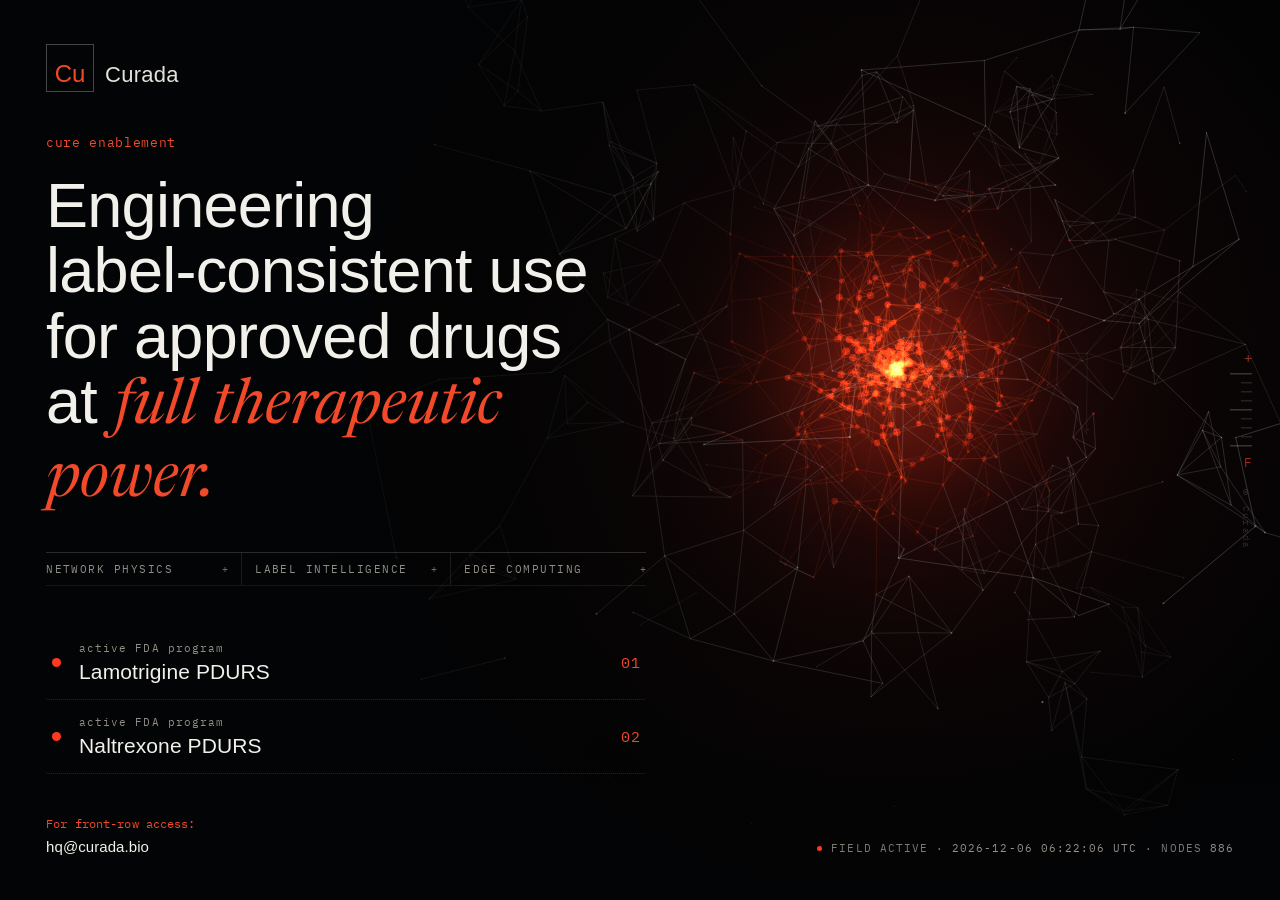
==== site/index.html @ 180409ae "Restore mobile field as interactive object" ====
<!DOCTYPE html>
<html lang="en">
<head>
  <meta charset="utf-8">
  <meta name="viewport" content="width=device-width, initial-scale=1">
  <title>Curada — Engineering label-consistent use for approved drugs at full therapeutic power</title>
  <meta name="description" content="Curada is engineering label-consistent use for approved drugs at full therapeutic power.">
  <link rel="canonical" href="https://curada.bio/">

  <meta property="og:type" content="website">
  <meta property="og:url" content="https://curada.bio/">
  <meta property="og:site_name" content="Curada">
  <meta property="og:title" content="Curada">
  <meta property="og:description" content="Engineering label-consistent use for approved drugs at full therapeutic power.">
  <meta property="og:image" content="https://curada.bio/assets/og-image.png">
  <meta property="og:image:width" content="1200">
  <meta property="og:image:height" content="630">
  <meta property="og:image:alt" content="Curada — engineering label-consistent use for approved drugs at full therapeutic power.">

  <meta name="twitter:card" content="summary_large_image">
  <meta name="twitter:title" content="Curada">
  <meta name="twitter:description" content="Engineering label-consistent use for approved drugs at full therapeutic power.">
  <meta name="twitter:image" content="https://curada.bio/assets/og-image.png">
  <meta name="theme-color" content="#030405">

  <link rel="icon" href="data:image/svg+xml,%3Csvg xmlns='http://www.w3.org/2000/svg' viewBox='0 0 100 100'%3E%3Crect width='100' height='100' fill='%23030405'/%3E%3Ctext x='14' y='70' font-family='Helvetica Neue,sans-serif' font-size='62' font-weight='700' fill='%23F2492A'%3ECu%3C/text%3E%3C/svg%3E">

  <link rel="preconnect" href="https://fonts.googleapis.com">
  <link rel="preconnect" href="https://fonts.gstatic.com" crossorigin>
  <link href="https://fonts.googleapis.com/css2?family=Newsreader:ital,opsz,wght@1,6..72,300;1,6..72,400&family=IBM+Plex+Mono:wght@400;500&display=swap" rel="stylesheet">

  <link rel="stylesheet" href="styles.css?v=field-object-20260629">
</head>
<body>
  <main class="stage">

    <div class="field-object" aria-hidden="true">
      <canvas id="net-canvas" class="net-canvas"></canvas>
    </div>

    <div class="veil veil-left" aria-hidden="true"></div>
    <div class="veil veil-bottom" aria-hidden="true"></div>
    <div class="veil veil-vignette" aria-hidden="true"></div>

    <div class="rail-ticks" aria-hidden="true">
      <span class="tick-plus">+</span>
      <span class="tick tick-lg"></span>
      <span class="tick"></span>
      <span class="tick"></span>
      <span class="tick"></span>
      <span class="tick tick-lg"></span>
      <span class="tick"></span>
      <span class="tick"></span>
      <span class="tick"></span>
      <span class="tick tick-lg"></span>
      <span class="tick-f">F</span>
      <span class="rail-mark">© Curada</span>
    </div>

    <div class="content">

      <header class="brand">
        <span class="cu-cell">
          <span class="brand-mark">Cu</span>
        </span>
        <span class="name-cell">
          <span class="brand-name">Curada</span>
        </span>
      </header>

      <div class="hero">
        <div class="hero-col">

          <div class="eyebrow">cure enablement</div>

          <h1 class="headline">Engineering <br>label-consistent use <br>for approved drugs <br>at <span class="headline-em">full therapeutic power.</span></h1>

          <div class="tech-rail">
            <div class="rail-row">
              <div class="rail-cell">
                <span class="rail-label">NETWORK PHYSICS</span>
                <span class="rail-plus">+</span>
              </div>
              <div class="rail-cell rail-cell-bordered">
                <span class="rail-label">LABEL INTELLIGENCE</span>
                <span class="rail-plus">+</span>
              </div>
              <div class="rail-cell rail-cell-bordered">
                <span class="rail-label">EDGE COMPUTING</span>
                <span class="rail-plus">+</span>
              </div>
            </div>
            <div class="rail-underline"></div>
          </div>

          <div class="programs">
            <div class="program-row">
              <span class="program-dot"></span>
              <div class="program-body">
                <div class="program-kicker">active FDA program</div>
                <div class="program-name">Lamotrigine PDURS</div>
              </div>
              <span class="program-index">01</span>
            </div>
            <div class="program-row">
              <span class="program-dot program-dot-delay"></span>
              <div class="program-body">
                <div class="program-kicker">active FDA program</div>
                <div class="program-name">Naltrexone PDURS</div>
              </div>
              <span class="program-index">02</span>
            </div>
          </div>

        </div>
      </div>

      <footer class="footer">
        <div class="footer-contact">
          <div class="footer-label">For front-row access:</div>
          <a class="email-link" href="mailto:hq@curada.bio">hq@curada.bio</a>
        </div>
        <div class="instrument" aria-hidden="true">
          <span class="instr-dot"></span>
          <span class="instr-text instr-text-desktop">FIELD ACTIVE · <span id="instr-time">——</span> · NODES <span id="instr-nodes">——</span></span>
          <span class="instr-text instr-text-mobile">FIELD ACTIVE · NODES <span id="instr-nodes-mobile">——</span></span>
        </div>
      </footer>

    </div>
  </main>

  <script src="script.js?v=field-object-20260629"></script>
</body>
</html>
---- site/styles.css ----
/* Curada — static site styles */

*, *::before, *::after { box-sizing: border-box; }

html, body {
  margin: 0;
  padding: 0;
  background: #030405;
  height: 100%;
}

body {
  color: #F2F0EA;
  font-family: "Helvetica Neue", -apple-system, BlinkMacSystemFont, "Segoe UI", Helvetica, sans-serif;
  -webkit-font-smoothing: antialiased;
  -moz-osx-font-smoothing: grayscale;
  overflow-x: hidden;
  overflow-y: auto;
}

@keyframes dotPulse {
  0%, 100% { box-shadow: 0 0 0 0 rgba(255,42,31,0.55), 0 0 11px 2px rgba(255,42,31,0.55); }
  50%      { box-shadow: 0 0 0 6px rgba(255,42,31,0), 0 0 18px 4px rgba(255,42,31,0.9); }
}

/* ---- stage / canvas ---- */
.stage {
  position: relative;
  width: 100%;
  min-height: 100vh;
  min-height: 100svh;
  overflow: hidden;
  background: #030405;
}

.field-object {
  position: absolute;
  inset: 0;
  z-index: 0;
  pointer-events: none;
}

.net-canvas {
  position: absolute;
  inset: 0;
  width: 100%;
  height: 100%;
  display: block;
}

.veil {
  position: absolute;
  inset: 0;
  z-index: 1;
  pointer-events: none;
}
.veil-left {
  background: linear-gradient(102deg, #030405 0%, rgba(3,4,5,0.86) 26%, rgba(3,4,5,0.42) 46%, rgba(3,4,5,0) 64%);
}
.veil-bottom {
  background: linear-gradient(to top, rgba(3,4,5,0.92) 0%, rgba(3,4,5,0) 20%);
}
.veil-vignette {
  background: radial-gradient(120% 120% at 50% 50%, rgba(0,0,0,0) 62%, rgba(0,0,0,0.55) 100%);
}

/* ---- right-edge measure ticks ---- */
.rail-ticks {
  position: absolute;
  right: clamp(14px, 2.2vw, 40px);
  top: 50%;
  transform: translateY(-50%);
  z-index: 2;
  display: flex;
  flex-direction: column;
  align-items: flex-end;
  gap: 8px;
  pointer-events: none;
  opacity: 0.62;
}
.tick-plus { color: #F2492A; font-size: 14px; line-height: 1; font-family: "IBM Plex Mono", monospace; }
.tick-f    { color: #F2492A; font-size: 13px; line-height: 1; font-family: "IBM Plex Mono", monospace; margin-top: 2px; }
.tick      { width: 11px; height: 1px; background: rgba(242,240,234,0.3); }
.tick-lg   { width: 22px; background: rgba(242,240,234,0.5); }
.rail-mark {
  writing-mode: vertical-rl;
  text-orientation: mixed;
  font-family: "IBM Plex Mono", monospace;
  font-size: 8.5px;
  letter-spacing: 0.24em;
  color: #5A574F;
  opacity: 0.72;
  margin-top: 9px;
}

/* ---- content shell ---- */
.content {
  position: relative;
  z-index: 2;
  min-height: 100vh;
  min-height: 100svh;
  box-sizing: border-box;
  display: flex;
  flex-direction: column;
  justify-content: space-between;
  padding: clamp(26px, 3.4vw, 52px) clamp(26px, 3.6vw, 58px);
}

/* ---- brand ---- */
/* periodic-cell composition, measured off the reference:
   the square is ~2.4× Cu's cap-height, so the symbol floats with air;
   Curada is set at the SAME cap-height as Cu, in light thin type. */
.brand { display: inline-flex; align-self: flex-start; align-items: baseline; gap: clamp(9px, 0.9vw, 11px); }
.cu-cell {
  position: relative;
  width: 48px;
  height: 48px;
  display: flex;
  align-items: flex-end;      /* Cu seats LOW in the cell */
  justify-content: center;
  padding-bottom: 5px;        /* big empty field above, quiet sliver below */
  border: 1px solid rgba(242,240,234,0.28);
  overflow: hidden;
}
/* ember stays dark until hover — no wedding lights at rest */
.cu-cell::before {
  content: "";
  position: absolute;
  left: 50%;
  bottom: -4%;
  width: 84%;
  height: 56%;
  transform: translateX(-50%);
  background: radial-gradient(ellipse at center, rgba(255,58,20,0.45) 0%, rgba(255,58,20,0) 72%);
  filter: blur(3px);
  pointer-events: none;
  opacity: 0;
  transition: opacity 320ms ease, transform 320ms ease;
}
.name-cell { display: flex; align-items: flex-end; }
.brand-mark {
  position: relative;
  font-weight: 400;
  font-size: 24px;
  line-height: 1;
  color: #F2492A;           /* calm copper, unlit */
  letter-spacing: 0;
  transition: color 240ms ease, text-shadow 240ms ease;
}
.brand-name {
  font-weight: 300;
  font-size: 22px;
  line-height: 1;
  color: #E4E1D9;
  letter-spacing: 0.012em;
}

/* easter egg — only on hover does Cu ignite, like the FDA program lamps */
.brand:hover .cu-cell::before { opacity: 1; transform: translateX(-50%) scale(1.1); }
.brand:hover .cu-cell { border-color: rgba(242,240,234,0.40); }
.brand:hover .brand-mark {
  color: #FF5A38;
  animation: cuBurn 2.6s ease-in-out infinite;
}
@keyframes cuBurn {
  0%, 100% { text-shadow: 0 0 7px rgba(255,58,20,0.55), 0 0 16px rgba(255,58,20,0.30); }
  50%      { text-shadow: 0 0 13px rgba(255,58,20,0.90), 0 0 28px rgba(255,58,20,0.55); }
}

/* easter egg — hover and the ember flares, like the FDA program lamps.
   Cu and Curada keep their exact size & position; only the glow intensifies. */
.brand:hover .cu-cell::before { opacity: 1; transform: translateX(-50%) scale(1.12); }
.brand:hover .cu-cell { border-color: rgba(242,240,234,0.40); }
.brand:hover .brand-mark {
  color: #FF5A38;
  animation: cuBurn 2.6s ease-in-out infinite;
}
@keyframes cuBurn {
  0%, 100% { text-shadow: 0 0 7px rgba(255,58,20,0.55), 0 0 16px rgba(255,58,20,0.30); }
  50%      { text-shadow: 0 0 13px rgba(255,58,20,0.90), 0 0 28px rgba(255,58,20,0.55); }
}

/* ---- hero ---- */
.hero {
  flex: 1;
  display: flex;
  align-items: center;
  min-height: 0;
  padding: clamp(8px, 2vh, 24px) 0;
}
.hero-col { width: 100%; max-width: min(620px, 58vw); }

.eyebrow {
  font-family: "IBM Plex Mono", monospace;
  font-size: 13px;
  letter-spacing: 0.05em;
  color: #F2492A;
  margin: 0 0 clamp(16px, 2.4vh, 26px);
}

.headline {
  margin: 0;
  font-weight: 300;
  font-size: clamp(34px, min(5.2vw, 7vh), 68px);
  line-height: 1.04;
  letter-spacing: -0.012em;
  color: #F2F0EA;
  text-wrap: balance;
}
.headline-em {
  font-family: "Newsreader", Georgia, serif;
  font-style: italic;
  font-weight: 400;
  color: #F2492A;
  letter-spacing: 0;
}

/* ---- technical rail ---- */
.tech-rail { margin-top: clamp(30px, 4.2vh, 48px); max-width: 600px; }
.rail-row { display: flex; border-top: 1px solid rgba(242,240,234,0.16); }
.rail-cell {
  flex: 1;
  display: flex;
  justify-content: space-between;
  align-items: center;
  padding: 9px 13px 9px 0;
}
.rail-cell-bordered { padding: 9px 13px; border-left: 1px solid rgba(242,240,234,0.10); }
.rail-cell-bordered:last-child { padding: 9px 0 9px 13px; }
.rail-label {
  font-family: "IBM Plex Mono", monospace;
  font-size: 10.5px;
  letter-spacing: 0.14em;
  color: #928E86;
}
.rail-plus {
  color: #F2F0EA;
  font-size: 10px;
  opacity: 0.45;
  font-family: "IBM Plex Mono", monospace;
}
.rail-underline { height: 1px; background: rgba(242,240,234,0.08); }

/* ---- FDA programs ---- */
.programs { margin-top: clamp(28px, 4.4vh, 50px); max-width: 600px; }
.program-row {
  display: flex;
  align-items: center;
  gap: 18px;
  padding: 15px 6px;
  border-bottom: 1px dotted rgba(242,240,234,0.16);
  border-radius: 3px;
  transition: background 0.3s ease;
}
.program-row:hover { background: rgba(242,73,42,0.05); }
.program-dot {
  flex: 0 0 auto;
  width: 9px;
  height: 9px;
  border-radius: 50%;
  background: #FF3A1F;
  animation: dotPulse 3.4s ease-in-out infinite;
}
.program-dot-delay { animation-delay: 0.9s; }
.program-body { flex: 1; min-width: 0; }
.program-kicker {
  font-family: "IBM Plex Mono", monospace;
  font-size: 10.5px;
  letter-spacing: 0.1em;
  color: #928E86;
  margin-bottom: 5px;
}
.program-name {
  font-size: clamp(17px, 1.7vw, 21px);
  font-weight: 300;
  color: #F2F0EA;
  letter-spacing: 0.005em;
}
.program-index {
  flex: 0 0 auto;
  font-family: "IBM Plex Mono", monospace;
  font-size: 15px;
  color: #F2492A;
  letter-spacing: 0.02em;
}

/* ---- footer ---- */
.footer {
  display: flex;
  justify-content: space-between;
  align-items: flex-end;
  gap: 24px;
  flex-wrap: wrap;
}
.footer-label {
  font-family: "IBM Plex Mono", monospace;
  font-size: 12px;
  color: #F2492A;
  margin-bottom: 7px;
  letter-spacing: 0.01em;
}
.email-link {
  color: #F2F0EA;
  text-decoration: none;
  font-size: 15px;
  letter-spacing: 0.005em;
  border-bottom: 1px solid rgba(242,240,234,0);
  transition: border-color 0.3s;
}
.email-link:hover { border-bottom-color: rgba(242,73,42,0.6); }
.footer-affil {
  font-family: "IBM Plex Mono", monospace;
  font-size: 12px;
  letter-spacing: 0.08em;
  color: #D9D6CE;
  display: flex;
  align-items: center;
  gap: 11px;
  padding-bottom: 1px;
}
.affil-dot {
  width: 4px;
  height: 4px;
  border-radius: 50%;
  background: #F2492A;
  box-shadow: 0 0 6px 1px rgba(255,42,31,0.6);
}
.instrument {
  display: flex;
  align-items: center;
  gap: 9px;
  padding-bottom: 1px;
}
.instr-dot {
  width: 5px;
  height: 5px;
  border-radius: 50%;
  background: #FF3A1F;
  flex: 0 0 auto;
  animation: dotPulse 3.4s ease-in-out infinite;
}
.instr-text {
  font-family: "IBM Plex Mono", monospace;
  font-size: 10.5px;
  letter-spacing: 0.1em;
  color: #7E7A72;
  white-space: nowrap;
  font-variant-numeric: tabular-nums;
}
.instr-text-mobile { display: none; }
#instr-time, #instr-nodes, #instr-nodes-mobile { color: #928E86; }
.footer-copy {
  font-family: "IBM Plex Mono", monospace;
  font-size: 12px;
  color: #7E7A72;
  letter-spacing: 0.01em;
  padding-bottom: 1px;
}

/* ---- mobile: dedicated vertical composition, not a squeezed desktop ---- */
@media (max-width: 768px) {
  html, body {
    height: auto;
    min-height: 100%;
  }

  body {
    overflow-x: hidden;
    overflow-y: auto;
  }

  .stage {
    min-height: 100vh;
    min-height: 100svh;
    overflow-x: hidden;
    overflow-y: visible;
  }

  .field-object {
    inset: auto 0 auto 0;
    top: 64px;
    left: 14px;
    right: 14px;
    height: clamp(272px, 38vh, 338px);
    height: clamp(272px, 38svh, 338px);
    z-index: 2;
    overflow: hidden;
    pointer-events: auto;
    background:
      radial-gradient(62% 70% at 52% 48%, rgba(242,73,42,0.16), rgba(242,73,42,0.035) 42%, rgba(3,4,5,0) 72%),
      rgba(3,4,5,0.01);
    box-shadow:
      inset 0 0 0 1px rgba(242,240,234,0.045),
      0 24px 54px rgba(0,0,0,0.42);
  }

  .net-canvas {
    inset: 0;
    width: 100%;
    height: 100%;
    filter: saturate(1.18) contrast(1.08);
  }

  .veil-left { display: none; }
  .veil-bottom {
    inset: auto 0 auto 0;
    top: 50px;
    height: clamp(356px, 54vh, 470px);
    height: clamp(356px, 54svh, 470px);
    background:
      linear-gradient(to bottom, #030405 0%, rgba(3,4,5,0) 18%),
      linear-gradient(to top, #030405 0%, rgba(3,4,5,0.78) 22%, rgba(3,4,5,0) 58%);
  }
  .veil-vignette {
    background: radial-gradient(105% 72% at 50% 34%, rgba(0,0,0,0) 42%, rgba(3,4,5,0.42) 100%);
  }
  .rail-ticks { display: none; }

  .content {
    min-height: auto;
    justify-content: flex-start;
    padding: 18px 18px 24px;
  }

  .brand {
    gap: 9px;
  }
  .cu-cell {
    width: 40px;
    height: 40px;
    padding-bottom: 4px;
  }
  .brand-mark { font-size: 20px; }
  .brand-name { font-size: 19px; }

  .hero {
    flex: none;
    align-items: flex-start;
    min-height: 0;
    padding: clamp(316px, 47vh, 384px) 0 0;
    padding: clamp(316px, 47svh, 384px) 0 0;
  }
  .hero-col {
    max-width: 100%;
  }

  .eyebrow {
    margin-bottom: 12px;
    font-size: 11px;
    letter-spacing: 0.08em;
  }
  .headline br { display: none; }
  .headline {
    max-width: 100%;
    font-size: clamp(31px, 9.15vw, 42px);
    line-height: 1.03;
    letter-spacing: -0.006em;
    text-wrap: balance;
  }

  .tech-rail {
    margin-top: 25px;
    max-width: 100%;
  }
  .rail-row {
    flex-direction: column;
    border-top-color: rgba(242,240,234,0.18);
  }
  .rail-cell,
  .rail-cell-bordered,
  .rail-cell-bordered:last-child {
    min-height: 35px;
    padding: 10px 0;
    border-left: 0;
    border-top: 1px solid rgba(242,240,234,0.10);
  }
  .rail-row .rail-cell:first-child { border-top: 0; }
  .rail-label {
    font-size: 9.2px;
    letter-spacing: 0.09em;
    white-space: nowrap;
  }

  .programs {
    margin-top: 23px;
    max-width: 100%;
  }
  .program-row {
    gap: 12px;
    padding: 13px 0;
  }
  .program-kicker {
    font-size: 9.4px;
    letter-spacing: 0.08em;
  }
  .program-name {
    font-size: clamp(17px, 4.85vw, 20px);
    line-height: 1.14;
  }
  .program-index { font-size: 13px; }

  .footer {
    margin-top: 28px;
    gap: 13px;
    align-items: flex-start;
    flex-direction: column;
  }
  .email-link { font-size: 14px; }
  .instrument {
    max-width: 100%;
    align-items: flex-start;
  }
  .instr-dot { margin-top: 4px; }
  .instr-text {
    white-space: nowrap;
    line-height: 1.3;
  }
  .instr-text-desktop { display: none; }
  .instr-text-mobile { display: inline; }
}

@media (max-width: 380px) {
  .content { padding: 16px 16px 22px; }
  .field-object {
    top: 60px;
    left: 12px;
    right: 12px;
    height: clamp(252px, 38vh, 306px);
    height: clamp(252px, 38svh, 306px);
  }
  .hero {
    padding-top: clamp(296px, 47vh, 340px);
    padding-top: clamp(296px, 47svh, 340px);
  }
  .headline {
    font-size: clamp(29px, 8.9vw, 36px);
  }
}

@media (prefers-reduced-motion: reduce) {
  * { animation: none !important; transition: none !important; }
}
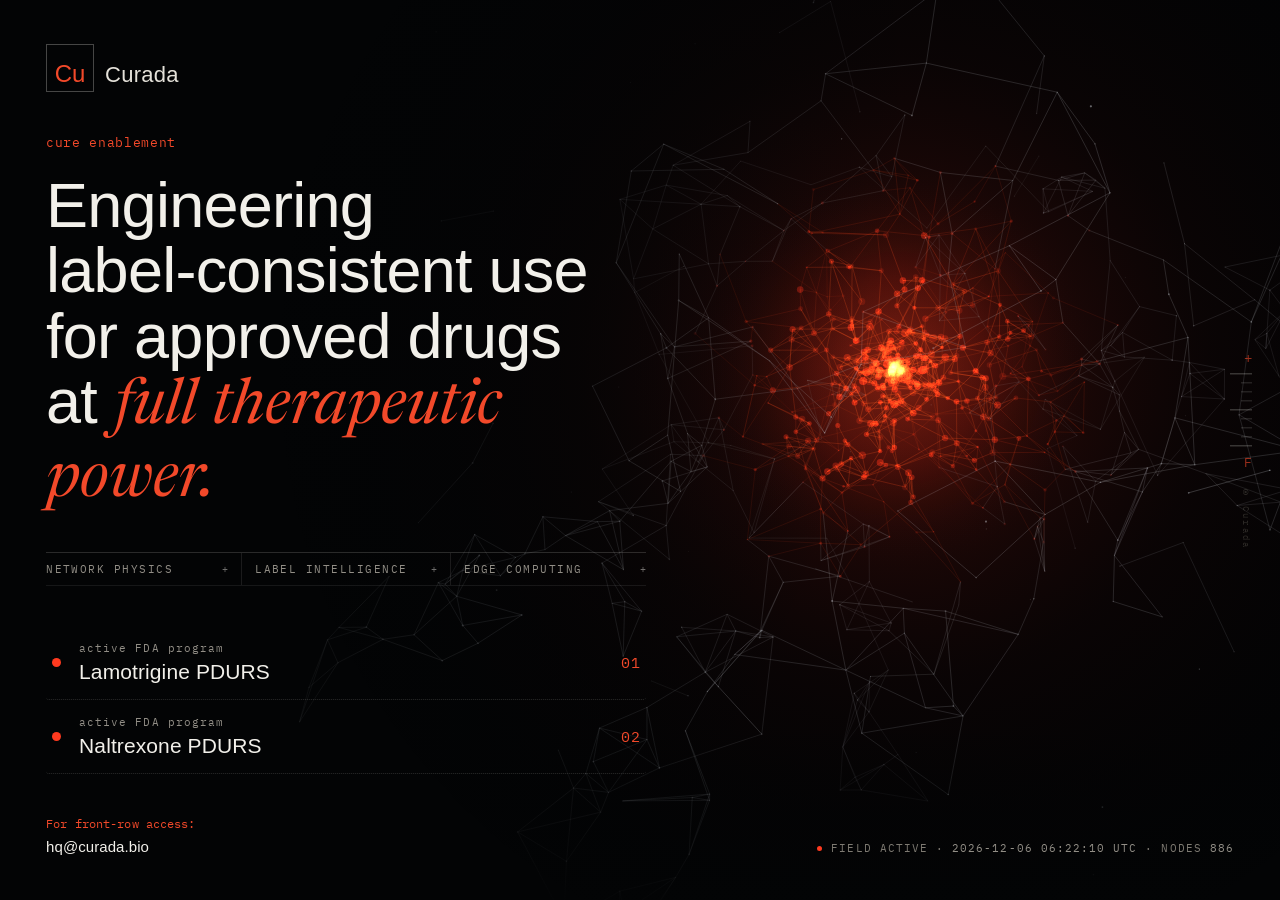
==== commit 8343a6d7: "Fix mobile live field and status counter" ====
--- a/site/index.html
+++ b/site/index.html
@@ -29,7 +29,7 @@
   <link rel="preconnect" href="https://fonts.gstatic.com" crossorigin>
   <link href="https://fonts.googleapis.com/css2?family=Newsreader:ital,opsz,wght@1,6..72,300;1,6..72,400&family=IBM+Plex+Mono:wght@400;500&display=swap" rel="stylesheet">
 
-  <link rel="stylesheet" href="styles.css?v=field-object-20260629">
+  <link rel="stylesheet" href="styles.css?v=mobile-live-field-v2-20260629">
 </head>
 <body>
   <main class="stage">
@@ -123,13 +123,12 @@
         <div class="instrument" aria-hidden="true">
           <span class="instr-dot"></span>
           <span class="instr-text instr-text-desktop">FIELD ACTIVE · <span id="instr-time">——</span> · NODES <span id="instr-nodes">——</span></span>
-          <span class="instr-text instr-text-mobile">FIELD ACTIVE · NODES <span id="instr-nodes-mobile">——</span></span>
         </div>
       </footer>
 
     </div>
   </main>
 
-  <script src="script.js?v=field-object-20260629"></script>
+  <script src="script.js?v=mobile-live-field-v2-20260629"></script>
 </body>
 </html>
--- a/site/styles.css
+++ b/site/styles.css
@@ -347,8 +347,7 @@
   white-space: nowrap;
   font-variant-numeric: tabular-nums;
 }
-.instr-text-mobile { display: none; }
-#instr-time, #instr-nodes, #instr-nodes-mobile { color: #928E86; }
+#instr-time, #instr-nodes { color: #928E86; }
 .footer-copy {
   font-family: "IBM Plex Mono", monospace;
   font-size: 12px;
@@ -378,14 +377,15 @@
 
   .field-object {
     inset: auto 0 auto 0;
-    top: 64px;
+    top: 60px;
     left: 14px;
     right: 14px;
-    height: clamp(272px, 38vh, 338px);
-    height: clamp(272px, 38svh, 338px);
+    height: clamp(264px, 35vh, 320px);
+    height: clamp(264px, 35svh, 320px);
     z-index: 2;
     overflow: hidden;
     pointer-events: auto;
+    touch-action: pan-y;
     background:
       radial-gradient(62% 70% at 52% 48%, rgba(242,73,42,0.16), rgba(242,73,42,0.035) 42%, rgba(3,4,5,0) 72%),
       rgba(3,4,5,0.01);
@@ -404,9 +404,9 @@
   .veil-left { display: none; }
   .veil-bottom {
     inset: auto 0 auto 0;
-    top: 50px;
-    height: clamp(356px, 54vh, 470px);
-    height: clamp(356px, 54svh, 470px);
+    top: 42px;
+    height: clamp(338px, 49vh, 430px);
+    height: clamp(338px, 49svh, 430px);
     background:
       linear-gradient(to bottom, #030405 0%, rgba(3,4,5,0) 18%),
       linear-gradient(to top, #030405 0%, rgba(3,4,5,0.78) 22%, rgba(3,4,5,0) 58%);
@@ -437,8 +437,8 @@
     flex: none;
     align-items: flex-start;
     min-height: 0;
-    padding: clamp(316px, 47vh, 384px) 0 0;
-    padding: clamp(316px, 47svh, 384px) 0 0;
+    padding: clamp(304px, 43vh, 360px) 0 0;
+    padding: clamp(304px, 43svh, 360px) 0 0;
   }
   .hero-col {
     max-width: 100%;
@@ -509,14 +509,18 @@
   .instrument {
     max-width: 100%;
     align-items: flex-start;
+    gap: 7px;
   }
   .instr-dot { margin-top: 4px; }
   .instr-text {
     white-space: nowrap;
     line-height: 1.3;
   }
-  .instr-text-desktop { display: none; }
-  .instr-text-mobile { display: inline; }
+  .instr-text-desktop {
+    display: inline;
+    font-size: 8.6px;
+    letter-spacing: 0.025em;
+  }
 }
 
 @media (max-width: 380px) {
@@ -525,16 +529,27 @@
     top: 60px;
     left: 12px;
     right: 12px;
-    height: clamp(252px, 38vh, 306px);
-    height: clamp(252px, 38svh, 306px);
+    height: clamp(252px, 35vh, 292px);
+    height: clamp(252px, 35svh, 292px);
   }
   .hero {
-    padding-top: clamp(296px, 47vh, 340px);
-    padding-top: clamp(296px, 47svh, 340px);
+    padding-top: clamp(292px, 43vh, 326px);
+    padding-top: clamp(292px, 43svh, 326px);
   }
   .headline {
     font-size: clamp(29px, 8.9vw, 36px);
   }
+  .instr-text-desktop {
+    font-size: 8px;
+    letter-spacing: 0.012em;
+  }
+}
+
+@media (max-width: 340px) {
+  .instr-text-desktop {
+    font-size: 7.5px;
+    letter-spacing: 0;
+  }
 }
 
 @media (prefers-reduced-motion: reduce) {
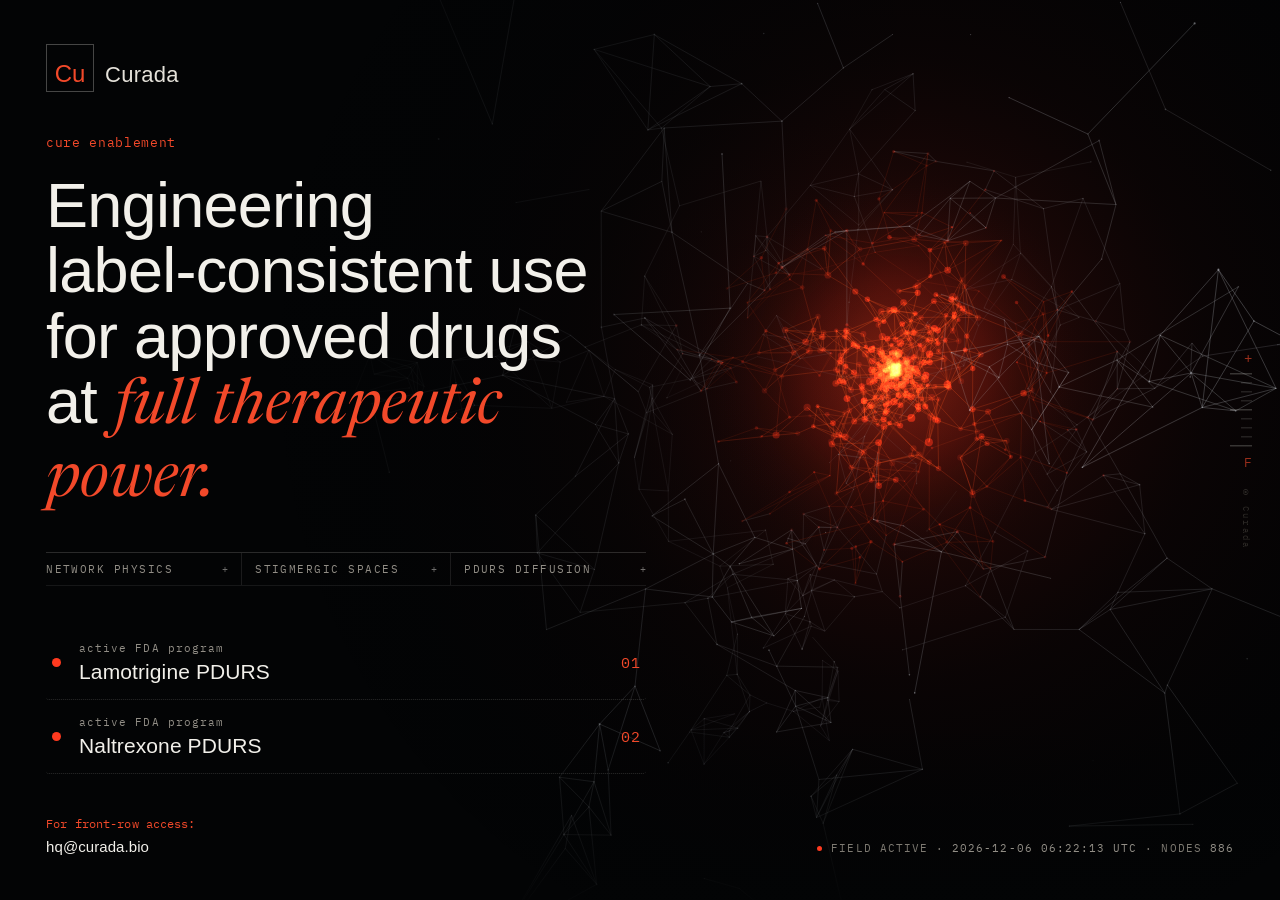
==== commit b0048178: "Update technical rail descriptors" ====
--- a/site/index.html
+++ b/site/index.html
@@ -82,11 +82,11 @@
                 <span class="rail-plus">+</span>
               </div>
               <div class="rail-cell rail-cell-bordered">
-                <span class="rail-label">LABEL INTELLIGENCE</span>
+                <span class="rail-label">STIGMERGIC SPACES</span>
                 <span class="rail-plus">+</span>
               </div>
               <div class="rail-cell rail-cell-bordered">
-                <span class="rail-label">EDGE COMPUTING</span>
+                <span class="rail-label">PDURS DIFFUSION</span>
                 <span class="rail-plus">+</span>
               </div>
             </div>
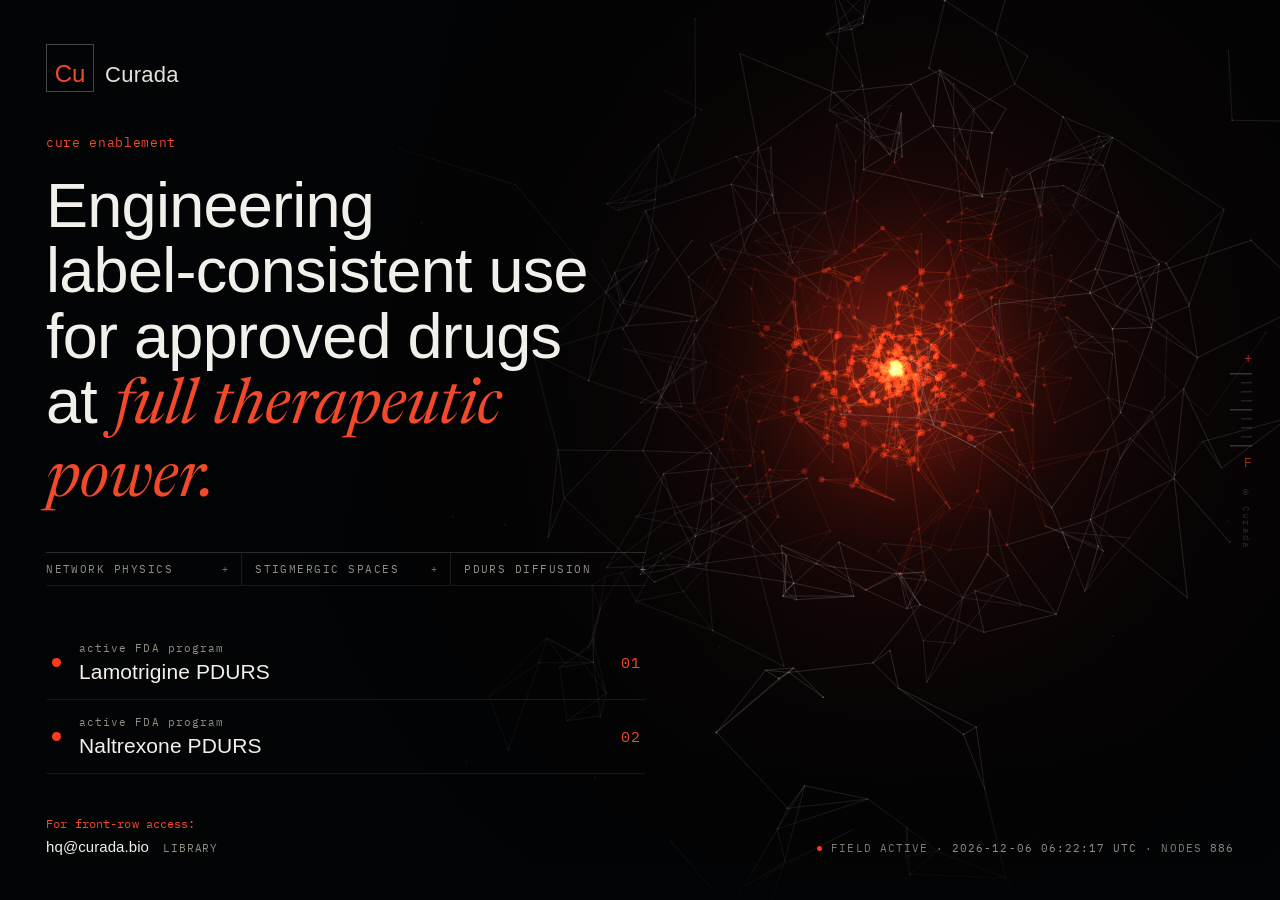
==== commit aacec00d: "Add public document library" ====
--- a/site/index.html
+++ b/site/index.html
@@ -118,7 +118,10 @@
       <footer class="footer">
         <div class="footer-contact">
           <div class="footer-label">For front-row access:</div>
-          <a class="email-link" href="mailto:hq@curada.bio">hq@curada.bio</a>
+          <div class="footer-links">
+            <a class="email-link" href="mailto:hq@curada.bio">hq@curada.bio</a>
+            <a class="archive-link" href="/library/">Library</a>
+          </div>
         </div>
         <div class="instrument" aria-hidden="true">
           <span class="instr-dot"></span>
--- a/site/styles.css
+++ b/site/styles.css
@@ -299,6 +299,12 @@
   margin-bottom: 7px;
   letter-spacing: 0.01em;
 }
+.footer-links {
+  display: flex;
+  align-items: baseline;
+  gap: 14px;
+  flex-wrap: wrap;
+}
 .email-link {
   color: #F2F0EA;
   text-decoration: none;
@@ -308,6 +314,20 @@
   transition: border-color 0.3s;
 }
 .email-link:hover { border-bottom-color: rgba(242,73,42,0.6); }
+.archive-link {
+  font-family: "IBM Plex Mono", monospace;
+  color: #928E86;
+  text-decoration: none;
+  font-size: 11px;
+  letter-spacing: 0.08em;
+  text-transform: uppercase;
+  border-bottom: 1px solid rgba(242,73,42,0);
+  transition: color 0.3s, border-color 0.3s;
+}
+.archive-link:hover {
+  color: #F2F0EA;
+  border-bottom-color: rgba(242,73,42,0.6);
+}
 .footer-affil {
   font-family: "IBM Plex Mono", monospace;
   font-size: 12px;
@@ -355,6 +375,121 @@
   letter-spacing: 0.01em;
   padding-bottom: 1px;
 }
+
+/* ---- public archive ---- */
+.library-stage {
+  min-height: 100vh;
+  min-height: 100svh;
+  background:
+    radial-gradient(56% 60% at 80% 12%, rgba(242,73,42,0.13), rgba(3,4,5,0) 62%),
+    radial-gradient(40% 46% at 18% 92%, rgba(242,73,42,0.07), rgba(3,4,5,0) 70%),
+    #030405;
+}
+.library-shell {
+  width: min(100%, 1060px);
+  margin: 0 auto;
+  padding: clamp(26px, 4vw, 58px);
+}
+.brand-home {
+  display: inline-flex;
+  align-items: baseline;
+  gap: clamp(9px, 0.9vw, 11px);
+  color: inherit;
+  text-decoration: none;
+}
+.library-brand {
+  margin-bottom: clamp(76px, 14vh, 148px);
+}
+.library-hero {
+  max-width: 780px;
+  margin-bottom: clamp(46px, 8vh, 84px);
+}
+.library-title {
+  margin: 0;
+  max-width: 860px;
+  font-weight: 300;
+  font-size: clamp(42px, 7vw, 86px);
+  line-height: 0.98;
+  letter-spacing: -0.018em;
+  color: #F2F0EA;
+}
+.library-intro {
+  max-width: 560px;
+  margin: 22px 0 0;
+  color: #B9B4AA;
+  font-size: clamp(16px, 2vw, 20px);
+  line-height: 1.45;
+  font-weight: 300;
+}
+.library-list {
+  display: grid;
+  gap: 1px;
+  border-top: 1px solid rgba(242,240,234,0.16);
+  border-bottom: 1px solid rgba(242,240,234,0.16);
+}
+.library-item {
+  display: grid;
+  grid-template-columns: minmax(160px, 0.36fr) minmax(0, 1fr) auto;
+  align-items: baseline;
+  gap: clamp(18px, 3vw, 42px);
+  padding: clamp(22px, 3.3vw, 34px) 0;
+  border-top: 1px dotted rgba(242,240,234,0.14);
+}
+.library-item:first-child { border-top: 0; }
+.library-item-meta {
+  display: flex;
+  flex-direction: column;
+  gap: 7px;
+  font-family: "IBM Plex Mono", monospace;
+  color: #928E86;
+  font-size: 10px;
+  letter-spacing: 0.09em;
+  text-transform: uppercase;
+}
+.library-item h2 {
+  margin: 0 0 10px;
+  font-size: clamp(22px, 3vw, 32px);
+  line-height: 1.08;
+  font-weight: 300;
+  color: #F2F0EA;
+}
+.library-item p {
+  margin: 0;
+  max-width: 610px;
+  color: #9F998F;
+  font-size: 15px;
+  line-height: 1.5;
+}
+.library-link {
+  justify-self: end;
+  font-family: "IBM Plex Mono", monospace;
+  color: #F2492A;
+  text-decoration: none;
+  font-size: 11px;
+  letter-spacing: 0.08em;
+  text-transform: uppercase;
+  border-bottom: 1px solid rgba(242,73,42,0.28);
+  padding-bottom: 3px;
+}
+.library-link:hover {
+  color: #F2F0EA;
+  border-bottom-color: rgba(242,73,42,0.78);
+}
+.library-footer {
+  display: flex;
+  justify-content: space-between;
+  gap: 22px;
+  margin-top: clamp(48px, 8vh, 82px);
+  font-family: "IBM Plex Mono", monospace;
+  font-size: 11px;
+  letter-spacing: 0.08em;
+  text-transform: uppercase;
+}
+.library-footer a {
+  color: #928E86;
+  text-decoration: none;
+}
+.library-footer a:hover { color: #F2F0EA; }
 
 /* ---- mobile: dedicated vertical composition, not a squeezed desktop ---- */
 @media (max-width: 768px) {
@@ -521,6 +656,44 @@
     font-size: 8.6px;
     letter-spacing: 0.025em;
   }
+
+  .library-shell {
+    padding: 18px 18px 30px;
+  }
+  .library-brand {
+    margin-bottom: 74px;
+  }
+  .library-title {
+    font-size: clamp(39px, 12vw, 56px);
+  }
+  .library-intro {
+    margin-top: 18px;
+    font-size: 16px;
+  }
+  .library-list {
+    gap: 0;
+  }
+  .library-item {
+    grid-template-columns: 1fr;
+    gap: 14px;
+    padding: 24px 0;
+  }
+  .library-item-meta {
+    flex-direction: row;
+    flex-wrap: wrap;
+    gap: 10px 14px;
+    font-size: 9px;
+  }
+  .library-item p {
+    font-size: 14px;
+  }
+  .library-link {
+    justify-self: start;
+  }
+  .library-footer {
+    flex-direction: column;
+    margin-top: 42px;
+  }
 }
 
 @media (max-width: 380px) {
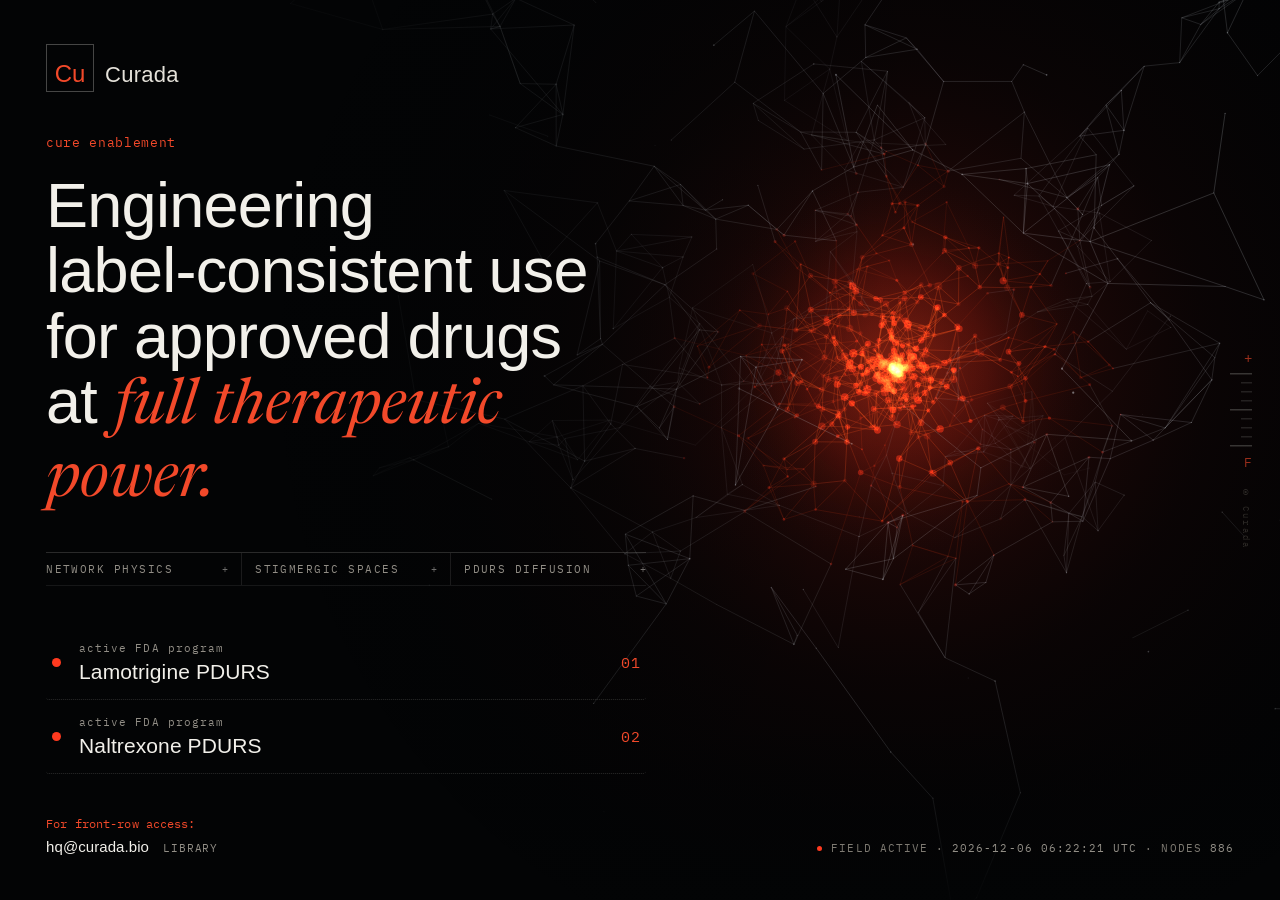
==== commit fe644063: "Fix document library route" ====
--- a/site/index.html
+++ b/site/index.html
@@ -120,7 +120,7 @@
           <div class="footer-label">For front-row access:</div>
           <div class="footer-links">
             <a class="email-link" href="mailto:hq@curada.bio">hq@curada.bio</a>
-            <a class="archive-link" href="/library/">Library</a>
+            <a class="archive-link" href="/library.html">Library</a>
           </div>
         </div>
         <div class="instrument" aria-hidden="true">
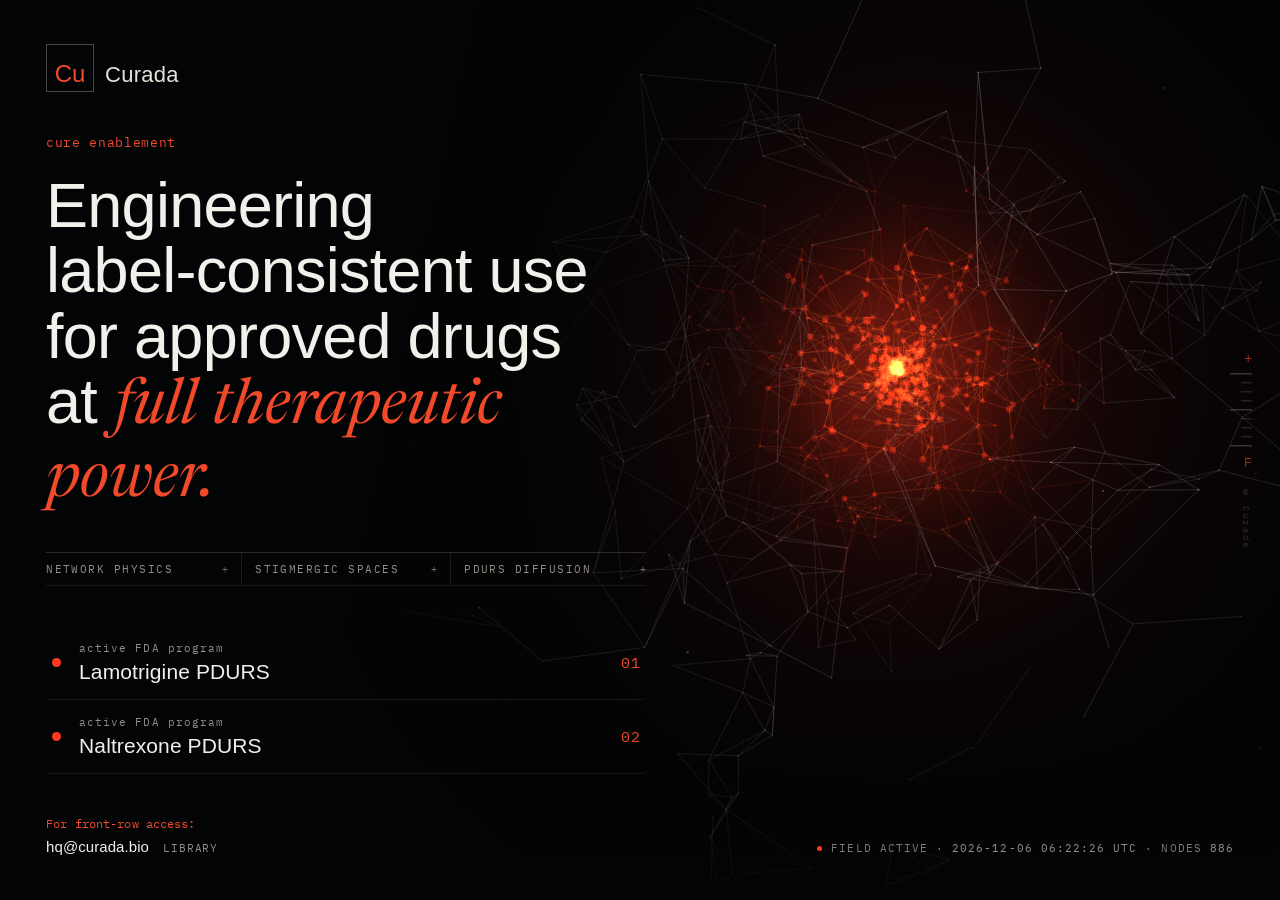
==== commit bd10d61c: "Use clean URL for document library" ====
--- a/site/index.html
+++ b/site/index.html
@@ -120,7 +120,7 @@
           <div class="footer-label">For front-row access:</div>
           <div class="footer-links">
             <a class="email-link" href="mailto:hq@curada.bio">hq@curada.bio</a>
-            <a class="archive-link" href="/library.html">Library</a>
+            <a class="archive-link" href="/library">Library</a>
           </div>
         </div>
         <div class="instrument" aria-hidden="true">
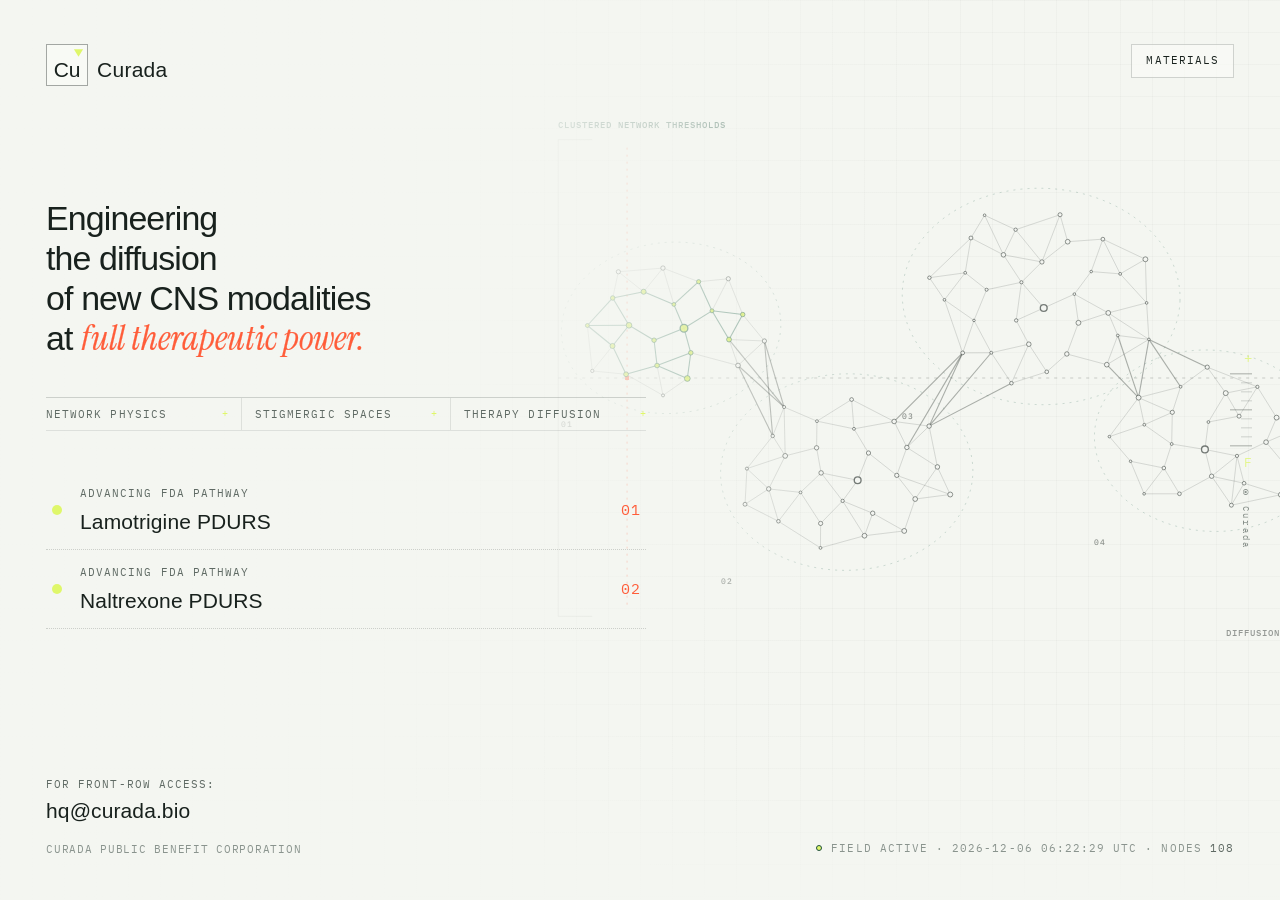
==== commit 7386f877: "Publish approved Curada site refresh" ====
--- a/site/index.html
+++ b/site/index.html
@@ -12,7 +12,7 @@
   <meta property="og:site_name" content="Curada">
   <meta property="og:title" content="Curada">
   <meta property="og:description" content="Engineering label-consistent use for approved drugs at full therapeutic power.">
-  <meta property="og:image" content="https://curada.bio/assets/og-image.png">
+  <meta property="og:image" content="https://curada.bio/assets/og-image.png?v=20260811-science">
   <meta property="og:image:width" content="1200">
   <meta property="og:image:height" content="630">
   <meta property="og:image:alt" content="Curada — engineering label-consistent use for approved drugs at full therapeutic power.">
@@ -20,16 +20,21 @@
   <meta name="twitter:card" content="summary_large_image">
   <meta name="twitter:title" content="Curada">
   <meta name="twitter:description" content="Engineering label-consistent use for approved drugs at full therapeutic power.">
-  <meta name="twitter:image" content="https://curada.bio/assets/og-image.png">
-  <meta name="theme-color" content="#030405">
+  <meta name="twitter:image" content="https://curada.bio/assets/og-image.png?v=20260811-science">
+  <meta name="theme-color" media="(prefers-color-scheme: light)" content="#f4f6f1">
+  <meta name="theme-color" media="(prefers-color-scheme: dark)" content="#09120e">
 
-  <link rel="icon" href="data:image/svg+xml,%3Csvg xmlns='http://www.w3.org/2000/svg' viewBox='0 0 100 100'%3E%3Crect width='100' height='100' fill='%23030405'/%3E%3Ctext x='14' y='70' font-family='Helvetica Neue,sans-serif' font-size='62' font-weight='700' fill='%23F2492A'%3ECu%3C/text%3E%3C/svg%3E">
+  <link rel="icon" type="image/svg+xml" href="/favicon.svg?v=3">
+  <link rel="shortcut icon" href="/favicon.svg?v=3">
 
   <link rel="preconnect" href="https://fonts.googleapis.com">
   <link rel="preconnect" href="https://fonts.gstatic.com" crossorigin>
-  <link href="https://fonts.googleapis.com/css2?family=Newsreader:ital,opsz,wght@1,6..72,300;1,6..72,400&family=IBM+Plex+Mono:wght@400;500&display=swap" rel="stylesheet">
+  <link href="https://fonts.googleapis.com/css2?family=IBM+Plex+Mono:wght@400;500&family=Instrument+Serif:ital@1&family=Inter:wght@400&display=swap" rel="stylesheet">
 
-  <link rel="stylesheet" href="styles.css?v=mobile-live-field-v2-20260629">
+  <link rel="stylesheet" href="styles.css?v=curada-gradient-right-20261029">
+  <!-- Cloudflare Web Analytics -->
+  <script type="module" src="https://static.cloudflareinsights.com/beacon.min.js" data-cf-beacon='{"token":"0bbee779de9a49f89891a6e403c47b46"}'></script>
+  <!-- End Cloudflare Web Analytics -->
 </head>
 <body>
   <main class="stage">
@@ -59,21 +64,27 @@
 
     <div class="content">
 
-      <header class="brand">
-        <span class="cu-cell">
-          <span class="brand-mark">Cu</span>
-        </span>
-        <span class="name-cell">
-          <span class="brand-name">Curada</span>
-        </span>
+      <header class="site-header">
+        <a class="brand" href="/" aria-label="Curada home">
+          <span class="cu-cell">
+            <span class="brand-mark">Cu</span>
+            <svg class="brand-gradient" viewBox="0 0 12 10" aria-hidden="true">
+              <path d="M1 1h10L6 9Z"></path>
+            </svg>
+          </span>
+          <span class="name-cell">
+            <span class="brand-name">Curada</span>
+          </span>
+        </a>
+        <nav class="site-nav" aria-label="Primary navigation">
+          <a class="site-nav-link" href="/filings">MATERIALS</a>
+        </nav>
       </header>
 
       <div class="hero">
         <div class="hero-col">
 
-          <div class="eyebrow">cure enablement</div>
-
-          <h1 class="headline">Engineering <br>label-consistent use <br>for approved drugs <br>at <span class="headline-em">full therapeutic power.</span></h1>
+          <h1 class="headline">Engineering <br>the diffusion <br>of new CNS modalities <br>at <span class="headline-em">full therapeutic power.</span></h1>
 
           <div class="tech-rail">
             <div class="rail-row">
@@ -86,7 +97,7 @@
                 <span class="rail-plus">+</span>
               </div>
               <div class="rail-cell rail-cell-bordered">
-                <span class="rail-label">PDURS DIFFUSION</span>
+                <span class="rail-label">THERAPY DIFFUSION</span>
                 <span class="rail-plus">+</span>
               </div>
             </div>
@@ -97,7 +108,7 @@
             <div class="program-row">
               <span class="program-dot"></span>
               <div class="program-body">
-                <div class="program-kicker">active FDA program</div>
+                <div class="program-kicker">Advancing FDA pathway</div>
                 <div class="program-name">Lamotrigine PDURS</div>
               </div>
               <span class="program-index">01</span>
@@ -105,7 +116,7 @@
             <div class="program-row">
               <span class="program-dot program-dot-delay"></span>
               <div class="program-body">
-                <div class="program-kicker">active FDA program</div>
+                <div class="program-kicker">Advancing FDA pathway</div>
                 <div class="program-name">Naltrexone PDURS</div>
               </div>
               <span class="program-index">02</span>
@@ -116,12 +127,14 @@
       </div>
 
       <footer class="footer">
-        <div class="footer-contact">
-          <div class="footer-label">For front-row access:</div>
-          <div class="footer-links">
-            <a class="email-link" href="mailto:hq@curada.bio">hq@curada.bio</a>
-            <a class="archive-link" href="/library">Library</a>
+        <div class="footer-copy">
+          <div class="footer-contact">
+            <div class="footer-label">For front-row access:</div>
+            <div class="footer-links">
+              <a class="email-link" href="mailto:hq@curada.bio">hq@curada.bio</a>
+            </div>
           </div>
+          <div class="footer-legal">Curada Public Benefit Corporation</div>
         </div>
         <div class="instrument" aria-hidden="true">
           <span class="instr-dot"></span>
@@ -132,6 +145,6 @@
     </div>
   </main>
 
-  <script src="script.js?v=mobile-live-field-v2-20260629"></script>
+  <script src="script.js?v=dark-field-20260811"></script>
 </body>
 </html>
--- a/site/styles.css
+++ b/site/styles.css
@@ -1,16 +1,33 @@
-/* Curada — static site styles */
+/* Curada — regulatory science field system */
+
+:root {
+  color-scheme: light dark;
+  --paper: #f4f6f1;
+  --paper-strong: #fbfcf8;
+  --ink: #18211d;
+  --ink-soft: #5f6a64;
+  --ink-faint: #8a948e;
+  --line: rgba(24, 33, 29, 0.18);
+  --line-soft: rgba(24, 33, 29, 0.10);
+  --signal: #dff76a;
+  --signal-deep: #1f503f;
+  --signal-soft: rgba(223, 247, 106, 0.30);
+  --copper: #ff5d3a;
+  --label-size: 10.5px;
+  --label-tracking: 0.1em;
+}
 
 *, *::before, *::after { box-sizing: border-box; }
 
 html, body {
   margin: 0;
   padding: 0;
-  background: #030405;
-  height: 100%;
+  min-height: 100%;
+  background: var(--paper);
 }
 
 body {
-  color: #F2F0EA;
+  color: var(--ink);
   font-family: "Helvetica Neue", -apple-system, BlinkMacSystemFont, "Segoe UI", Helvetica, sans-serif;
   -webkit-font-smoothing: antialiased;
   -moz-osx-font-smoothing: grayscale;
@@ -18,9 +35,9 @@
   overflow-y: auto;
 }
 
-@keyframes dotPulse {
-  0%, 100% { box-shadow: 0 0 0 0 rgba(255,42,31,0.55), 0 0 11px 2px rgba(255,42,31,0.55); }
-  50%      { box-shadow: 0 0 0 6px rgba(255,42,31,0), 0 0 18px 4px rgba(255,42,31,0.9); }
+@keyframes signalPulse {
+  0%, 100% { transform: scale(1); background: var(--signal); }
+  50% { transform: scale(0.78); background: #c9e84d; }
 }
 
 /* ---- stage / canvas ---- */
@@ -30,7 +47,11 @@
   min-height: 100vh;
   min-height: 100svh;
   overflow: hidden;
-  background: #030405;
+  background-color: var(--paper);
+  background-image:
+    linear-gradient(rgba(24, 33, 29, 0.025) 1px, transparent 1px),
+    linear-gradient(90deg, rgba(24, 33, 29, 0.025) 1px, transparent 1px);
+  background-size: 32px 32px;
 }
 
 .field-object {
@@ -55,13 +76,13 @@
   pointer-events: none;
 }
 .veil-left {
-  background: linear-gradient(102deg, #030405 0%, rgba(3,4,5,0.86) 26%, rgba(3,4,5,0.42) 46%, rgba(3,4,5,0) 64%);
+  background: linear-gradient(102deg, var(--paper) 0%, rgba(244,246,241,0.97) 30%, rgba(244,246,241,0.68) 47%, rgba(244,246,241,0) 65%);
 }
 .veil-bottom {
-  background: linear-gradient(to top, rgba(3,4,5,0.92) 0%, rgba(3,4,5,0) 20%);
+  background: linear-gradient(to top, rgba(244,246,241,0.92) 0%, rgba(244,246,241,0) 20%);
 }
 .veil-vignette {
-  background: radial-gradient(120% 120% at 50% 50%, rgba(0,0,0,0) 62%, rgba(0,0,0,0.55) 100%);
+  background: radial-gradient(120% 120% at 50% 50%, rgba(244,246,241,0) 70%, rgba(31,80,63,0.07) 100%);
 }
 
 /* ---- right-edge measure ticks ---- */
@@ -76,20 +97,25 @@
   align-items: flex-end;
   gap: 8px;
   pointer-events: none;
-  opacity: 0.62;
-}
-.tick-plus { color: #F2492A; font-size: 14px; line-height: 1; font-family: "IBM Plex Mono", monospace; }
-.tick-f    { color: #F2492A; font-size: 13px; line-height: 1; font-family: "IBM Plex Mono", monospace; margin-top: 2px; }
-.tick      { width: 11px; height: 1px; background: rgba(242,240,234,0.3); }
-.tick-lg   { width: 22px; background: rgba(242,240,234,0.5); }
+  opacity: 0.72;
+}
+.tick-plus,
+.tick-f {
+  color: var(--signal);
+  font-family: "IBM Plex Mono", monospace;
+  line-height: 1;
+}
+.tick-plus { font-size: 14px; }
+.tick-f { font-size: 13px; margin-top: 2px; }
+.tick { width: 11px; height: 1px; background: rgba(24,33,29,0.24); }
+.tick-lg { width: 22px; background: rgba(24,33,29,0.48); }
 .rail-mark {
   writing-mode: vertical-rl;
   text-orientation: mixed;
   font-family: "IBM Plex Mono", monospace;
   font-size: 8.5px;
   letter-spacing: 0.24em;
-  color: #5A574F;
-  opacity: 0.72;
+  color: var(--ink-soft);
   margin-top: 9px;
 }
 
@@ -99,87 +125,103 @@
   z-index: 2;
   min-height: 100vh;
   min-height: 100svh;
-  box-sizing: border-box;
   display: flex;
   flex-direction: column;
   justify-content: space-between;
   padding: clamp(26px, 3.4vw, 52px) clamp(26px, 3.6vw, 58px);
 }
 
-/* ---- brand ---- */
-/* periodic-cell composition, measured off the reference:
-   the square is ~2.4× Cu's cap-height, so the symbol floats with air;
-   Curada is set at the SAME cap-height as Cu, in light thin type. */
-.brand { display: inline-flex; align-self: flex-start; align-items: baseline; gap: clamp(9px, 0.9vw, 11px); }
+/* ---- header / brand ---- */
+.site-header {
+  display: flex;
+  align-items: flex-start;
+  justify-content: space-between;
+  gap: 24px;
+}
+.brand,
+.brand-home {
+  display: inline-flex;
+  align-items: baseline;
+  gap: 9px;
+  color: inherit;
+  text-decoration: none;
+}
+.brand { align-self: flex-start; }
+.site-nav { display: flex; align-items: center; }
+.site-nav-link {
+  display: inline-flex;
+  align-items: center;
+  min-height: 34px;
+  padding: 0 14px;
+  border: 1px solid var(--line);
+  color: var(--ink);
+  background: rgba(251,252,248,0.64);
+  font-family: "IBM Plex Mono", monospace;
+  font-size: var(--label-size);
+  font-weight: 400;
+  line-height: 1.35;
+  letter-spacing: var(--label-tracking);
+  text-decoration: none;
+  text-transform: uppercase;
+  transition: color 0.2s, border-color 0.2s, background-color 0.2s;
+}
+.site-nav-link:hover {
+  color: var(--signal-deep);
+  border-color: var(--signal);
+  background: var(--signal-soft);
+}
 .cu-cell {
   position: relative;
-  width: 48px;
-  height: 48px;
-  display: flex;
-  align-items: flex-end;      /* Cu seats LOW in the cell */
+  width: 42px;
+  height: 42px;
+  display: flex;
+  align-items: flex-end;
   justify-content: center;
-  padding-bottom: 5px;        /* big empty field above, quiet sliver below */
-  border: 1px solid rgba(242,240,234,0.28);
+  padding-bottom: 5px;
+  border: 1px solid rgba(24,33,29,0.38);
+  background: rgba(251,252,248,0.66);
   overflow: hidden;
-}
-/* ember stays dark until hover — no wedding lights at rest */
-.cu-cell::before {
-  content: "";
-  position: absolute;
-  left: 50%;
-  bottom: -4%;
-  width: 84%;
-  height: 56%;
-  transform: translateX(-50%);
-  background: radial-gradient(ellipse at center, rgba(255,58,20,0.45) 0%, rgba(255,58,20,0) 72%);
-  filter: blur(3px);
-  pointer-events: none;
-  opacity: 0;
-  transition: opacity 320ms ease, transform 320ms ease;
+  transition: border-color 0.2s, background-color 0.2s, box-shadow 0.2s;
+}
+.brand:hover .cu-cell,
+.brand-home:hover .cu-cell,
+.brand:focus-visible .cu-cell,
+.brand-home:focus-visible .cu-cell {
+  border-color: var(--signal);
+  background: var(--signal-soft);
+  box-shadow: 0 0 18px rgba(223,247,106,0.16);
 }
 .name-cell { display: flex; align-items: flex-end; }
 .brand-mark {
   position: relative;
-  font-weight: 400;
-  font-size: 24px;
+  font-family: "Helvetica Neue", -apple-system, BlinkMacSystemFont, "Segoe UI", Helvetica, sans-serif;
+  font-weight: 300;
+  font-size: 21px;
   line-height: 1;
-  color: #F2492A;           /* calm copper, unlit */
+  color: var(--ink);
   letter-spacing: 0;
-  transition: color 240ms ease, text-shadow 240ms ease;
+}
+.brand-gradient {
+  position: absolute;
+  top: 3px;
+  right: 3px;
+  width: 11px;
+  height: 10px;
+  overflow: visible;
+  color: var(--signal);
+}
+.brand-gradient path {
+  fill: currentColor;
+  stroke: none;
 }
 .brand-name {
-  font-weight: 300;
-  font-size: 22px;
+  font-family: "Helvetica Neue", -apple-system, BlinkMacSystemFont, "Segoe UI", Helvetica, sans-serif;
+  font-weight: 300;
+  font-size: 21px;
   line-height: 1;
-  color: #E4E1D9;
+  color: var(--ink);
   letter-spacing: 0.012em;
 }
-
-/* easter egg — only on hover does Cu ignite, like the FDA program lamps */
-.brand:hover .cu-cell::before { opacity: 1; transform: translateX(-50%) scale(1.1); }
-.brand:hover .cu-cell { border-color: rgba(242,240,234,0.40); }
-.brand:hover .brand-mark {
-  color: #FF5A38;
-  animation: cuBurn 2.6s ease-in-out infinite;
-}
-@keyframes cuBurn {
-  0%, 100% { text-shadow: 0 0 7px rgba(255,58,20,0.55), 0 0 16px rgba(255,58,20,0.30); }
-  50%      { text-shadow: 0 0 13px rgba(255,58,20,0.90), 0 0 28px rgba(255,58,20,0.55); }
-}
-
-/* easter egg — hover and the ember flares, like the FDA program lamps.
-   Cu and Curada keep their exact size & position; only the glow intensifies. */
-.brand:hover .cu-cell::before { opacity: 1; transform: translateX(-50%) scale(1.12); }
-.brand:hover .cu-cell { border-color: rgba(242,240,234,0.40); }
-.brand:hover .brand-mark {
-  color: #FF5A38;
-  animation: cuBurn 2.6s ease-in-out infinite;
-}
-@keyframes cuBurn {
-  0%, 100% { text-shadow: 0 0 7px rgba(255,58,20,0.55), 0 0 16px rgba(255,58,20,0.30); }
-  50%      { text-shadow: 0 0 13px rgba(255,58,20,0.90), 0 0 28px rgba(255,58,20,0.55); }
-}
-
 /* ---- hero ---- */
 .hero {
   flex: 1;
@@ -189,35 +231,43 @@
   padding: clamp(8px, 2vh, 24px) 0;
 }
 .hero-col { width: 100%; max-width: min(620px, 58vw); }
-
 .eyebrow {
-  font-family: "IBM Plex Mono", monospace;
-  font-size: 13px;
-  letter-spacing: 0.05em;
-  color: #F2492A;
+  display: flex;
+  align-items: center;
+  gap: 10px;
+  font-family: "IBM Plex Mono", monospace;
+  font-size: var(--label-size);
+  font-weight: 400;
+  line-height: 1.35;
+  letter-spacing: var(--label-tracking);
+  text-transform: uppercase;
+  color: var(--signal-deep);
   margin: 0 0 clamp(16px, 2.4vh, 26px);
 }
-
 .headline {
   margin: 0;
-  font-weight: 300;
-  font-size: clamp(34px, min(5.2vw, 7vh), 68px);
-  line-height: 1.04;
-  letter-spacing: -0.012em;
-  color: #F2F0EA;
+  font-family: "Helvetica Neue", Helvetica, Arial, sans-serif;
+  font-weight: 300;
+  font-size: clamp(25px, 2.65vw, 40px);
+  line-height: 1.17;
+  letter-spacing: -0.026em;
+  color: var(--ink);
   text-wrap: balance;
 }
 .headline-em {
-  font-family: "Newsreader", Georgia, serif;
+  font-family: "Instrument Serif", Georgia, serif;
+  font-size: calc(1em + 1px);
   font-style: italic;
   font-weight: 400;
-  color: #F2492A;
+  -webkit-text-stroke: 0.2px currentColor;
+  font-synthesis: none;
+  color: var(--copper);
   letter-spacing: 0;
 }
 
 /* ---- technical rail ---- */
 .tech-rail { margin-top: clamp(30px, 4.2vh, 48px); max-width: 600px; }
-.rail-row { display: flex; border-top: 1px solid rgba(242,240,234,0.16); }
+.rail-row { display: flex; border-top: 1px solid var(--line); }
 .rail-cell {
   flex: 1;
   display: flex;
@@ -225,21 +275,24 @@
   align-items: center;
   padding: 9px 13px 9px 0;
 }
-.rail-cell-bordered { padding: 9px 13px; border-left: 1px solid rgba(242,240,234,0.10); }
+.rail-cell-bordered { padding: 9px 13px; border-left: 1px solid var(--line-soft); }
 .rail-cell-bordered:last-child { padding: 9px 0 9px 13px; }
-.rail-label {
-  font-family: "IBM Plex Mono", monospace;
-  font-size: 10.5px;
-  letter-spacing: 0.14em;
-  color: #928E86;
+.rail-label,
+.footer-label {
+  font-family: "IBM Plex Mono", monospace;
+  font-size: var(--label-size);
+  font-weight: 400;
+  line-height: 1.35;
+  letter-spacing: var(--label-tracking);
+  color: var(--ink-soft);
+  text-transform: uppercase;
 }
 .rail-plus {
-  color: #F2F0EA;
+  color: var(--signal);
   font-size: 10px;
-  opacity: 0.45;
-  font-family: "IBM Plex Mono", monospace;
-}
-.rail-underline { height: 1px; background: rgba(242,240,234,0.08); }
+  font-family: "IBM Plex Mono", monospace;
+}
+.rail-underline { height: 1px; background: var(--line-soft); }
 
 /* ---- FDA programs ---- */
 .programs { margin-top: clamp(28px, 4.4vh, 50px); max-width: 600px; }
@@ -248,39 +301,42 @@
   align-items: center;
   gap: 18px;
   padding: 15px 6px;
-  border-bottom: 1px dotted rgba(242,240,234,0.16);
-  border-radius: 3px;
-  transition: background 0.3s ease;
-}
-.program-row:hover { background: rgba(242,73,42,0.05); }
+  border-bottom: 1px dotted var(--line);
+  transition: background 0.25s ease;
+}
+.program-row:hover { background: var(--signal-soft); }
 .program-dot {
   flex: 0 0 auto;
-  width: 9px;
-  height: 9px;
+  width: 10px;
+  height: 10px;
+  border: 0;
   border-radius: 50%;
-  background: #FF3A1F;
-  animation: dotPulse 3.4s ease-in-out infinite;
+  background: var(--signal);
+  animation: signalPulse 3.4s ease-in-out infinite;
 }
 .program-dot-delay { animation-delay: 0.9s; }
 .program-body { flex: 1; min-width: 0; }
 .program-kicker {
   font-family: "IBM Plex Mono", monospace;
-  font-size: 10.5px;
-  letter-spacing: 0.1em;
-  color: #928E86;
-  margin-bottom: 5px;
+  font-size: var(--label-size);
+  font-weight: 400;
+  line-height: 1.35;
+  letter-spacing: var(--label-tracking);
+  text-transform: uppercase;
+  color: var(--ink-soft);
+  margin-bottom: 10px;
 }
 .program-name {
   font-size: clamp(17px, 1.7vw, 21px);
   font-weight: 300;
-  color: #F2F0EA;
+  color: var(--ink);
   letter-spacing: 0.005em;
 }
 .program-index {
   flex: 0 0 auto;
   font-family: "IBM Plex Mono", monospace;
   font-size: 15px;
-  color: #F2492A;
+  color: var(--copper);
   letter-spacing: 0.02em;
 }
 
@@ -291,149 +347,120 @@
   align-items: flex-end;
   gap: 24px;
   flex-wrap: wrap;
-}
-.footer-label {
-  font-family: "IBM Plex Mono", monospace;
-  font-size: 12px;
-  color: #F2492A;
-  margin-bottom: 7px;
-  letter-spacing: 0.01em;
-}
-.footer-links {
-  display: flex;
-  align-items: baseline;
-  gap: 14px;
-  flex-wrap: wrap;
-}
+  font-family: "IBM Plex Mono", monospace;
+  margin-top: clamp(24px, 3.4vh, 40px);
+}
+.footer-copy {
+  display: block;
+}
+.footer-contact { padding-top: 4px; }
+.footer-label { margin-bottom: 8px; }
+.footer-links { display: flex; align-items: baseline; gap: 14px; flex-wrap: wrap; }
 .email-link {
-  color: #F2F0EA;
+  font-family: "Helvetica Neue", -apple-system, BlinkMacSystemFont, "Segoe UI", Helvetica, sans-serif;
+  color: var(--ink);
   text-decoration: none;
-  font-size: 15px;
+  font-size: clamp(17px, 1.7vw, 21px);
+  font-weight: 300;
+  line-height: 1.14;
   letter-spacing: 0.005em;
-  border-bottom: 1px solid rgba(242,240,234,0);
-  transition: border-color 0.3s;
-}
-.email-link:hover { border-bottom-color: rgba(242,73,42,0.6); }
-.archive-link {
-  font-family: "IBM Plex Mono", monospace;
-  color: #928E86;
-  text-decoration: none;
-  font-size: 11px;
-  letter-spacing: 0.08em;
-  text-transform: uppercase;
-  border-bottom: 1px solid rgba(242,73,42,0);
-  transition: color 0.3s, border-color 0.3s;
-}
-.archive-link:hover {
-  color: #F2F0EA;
-  border-bottom-color: rgba(242,73,42,0.6);
-}
-.footer-affil {
-  font-family: "IBM Plex Mono", monospace;
-  font-size: 12px;
-  letter-spacing: 0.08em;
-  color: #D9D6CE;
-  display: flex;
-  align-items: center;
-  gap: 11px;
-  padding-bottom: 1px;
-}
-.affil-dot {
-  width: 4px;
-  height: 4px;
+  border-bottom: 1px solid transparent;
+  transition: border-color 0.2s;
+}
+.email-link:hover { border-bottom-color: var(--signal); }
+.footer-legal {
+  color: var(--ink-faint);
+  font-size: 10.5px;
+  line-height: 1.35;
+  letter-spacing: 0.07em;
+  text-transform: uppercase;
+  margin-top: 18px;
+}
+.instrument { display: flex; align-items: center; gap: 9px; padding-bottom: 1px; }
+.instr-dot {
+  width: 6px;
+  height: 6px;
+  border: 1px solid var(--signal-deep);
   border-radius: 50%;
-  background: #F2492A;
-  box-shadow: 0 0 6px 1px rgba(255,42,31,0.6);
-}
-.instrument {
-  display: flex;
-  align-items: center;
-  gap: 9px;
-  padding-bottom: 1px;
-}
-.instr-dot {
-  width: 5px;
-  height: 5px;
-  border-radius: 50%;
-  background: #FF3A1F;
+  background: var(--signal);
   flex: 0 0 auto;
-  animation: dotPulse 3.4s ease-in-out infinite;
+  animation: signalPulse 3.4s ease-in-out infinite;
 }
 .instr-text {
-  font-family: "IBM Plex Mono", monospace;
-  font-size: 10.5px;
-  letter-spacing: 0.1em;
-  color: #7E7A72;
+  font-size: var(--label-size);
+  font-weight: 400;
+  line-height: 1.35;
+  letter-spacing: var(--label-tracking);
+  text-transform: uppercase;
+  color: var(--ink-faint);
   white-space: nowrap;
   font-variant-numeric: tabular-nums;
 }
-#instr-time, #instr-nodes { color: #928E86; }
-.footer-copy {
-  font-family: "IBM Plex Mono", monospace;
-  font-size: 12px;
-  color: #7E7A72;
-  letter-spacing: 0.01em;
-  padding-bottom: 1px;
-}
-
-/* ---- public archive ---- */
+#instr-nodes { color: var(--ink-soft); }
+
+/* ---- papers ---- */
 .library-stage {
   min-height: 100vh;
   min-height: 100svh;
-  background:
-    radial-gradient(56% 60% at 80% 12%, rgba(242,73,42,0.13), rgba(3,4,5,0) 62%),
-    radial-gradient(40% 46% at 18% 92%, rgba(242,73,42,0.07), rgba(3,4,5,0) 70%),
-    #030405;
-}
-.library-shell {
-  width: min(100%, 1060px);
-  margin: 0 auto;
-  padding: clamp(26px, 4vw, 58px);
-}
-.brand-home {
-  display: inline-flex;
-  align-items: baseline;
-  gap: clamp(9px, 0.9vw, 11px);
-  color: inherit;
-  text-decoration: none;
-}
+  background-color: var(--paper);
+  background-image:
+    linear-gradient(rgba(24,33,29,0.025) 1px, transparent 1px),
+    linear-gradient(90deg, rgba(24,33,29,0.025) 1px, transparent 1px);
+  background-size: 32px 32px;
+}
+.library-shell { width: min(100%, 1120px); margin: 0 auto; padding: clamp(26px, 4vw, 58px); }
 .library-brand {
-  margin-bottom: clamp(76px, 14vh, 148px);
-}
-.library-hero {
-  max-width: 780px;
-  margin-bottom: clamp(46px, 8vh, 84px);
-}
+  display: flex;
+  flex-direction: column;
+  align-items: flex-start;
+  gap: 14px;
+  margin-bottom: clamp(64px, 10vh, 108px);
+}
+.library-brand .cu-cell {
+  width: 44px;
+  height: 44px;
+  padding-bottom: 5px;
+}
+.library-brand .brand-mark,
+.library-brand .brand-name {
+  font-size: 22px;
+}
+.library-tagline {
+  font-family: "IBM Plex Mono", monospace;
+  font-size: var(--label-size);
+  font-weight: 400;
+  line-height: 1.35;
+  letter-spacing: var(--label-tracking);
+  text-transform: uppercase;
+  color: var(--signal-deep);
+}
+.library-hero { max-width: 780px; margin-bottom: clamp(44px, 7vh, 72px); }
 .library-title {
   margin: 0;
   max-width: 860px;
-  font-weight: 300;
-  font-size: clamp(42px, 7vw, 86px);
-  line-height: 0.98;
-  letter-spacing: -0.018em;
-  color: #F2F0EA;
+  font-family: "Helvetica Neue", Helvetica, Arial, sans-serif;
+  font-weight: 300;
+  font-size: clamp(28px, 2.9vw, 42px);
+  line-height: 1.17;
+  letter-spacing: -0.026em;
+  color: var(--ink);
 }
 .library-intro {
   max-width: 560px;
   margin: 22px 0 0;
-  color: #B9B4AA;
+  color: var(--ink-soft);
   font-size: clamp(16px, 2vw, 20px);
   line-height: 1.45;
   font-weight: 300;
 }
-.library-list {
-  display: grid;
-  gap: 1px;
-  border-top: 1px solid rgba(242,240,234,0.16);
-  border-bottom: 1px solid rgba(242,240,234,0.16);
-}
+.library-list { display: grid; gap: 1px; border-top: 1px solid var(--line); border-bottom: 1px solid var(--line); }
 .library-item {
   display: grid;
-  grid-template-columns: minmax(160px, 0.36fr) minmax(0, 1fr) auto;
-  align-items: baseline;
+  grid-template-columns: minmax(150px, 0.34fr) minmax(0, 1fr) auto;
+  align-items: center;
   gap: clamp(18px, 3vw, 42px);
   padding: clamp(22px, 3.3vw, 34px) 0;
-  border-top: 1px dotted rgba(242,240,234,0.14);
+  border-top: 1px dotted rgba(24,33,29,0.22);
 }
 .library-item:first-child { border-top: 0; }
 .library-item-meta {
@@ -441,40 +468,34 @@
   flex-direction: column;
   gap: 7px;
   font-family: "IBM Plex Mono", monospace;
-  color: #928E86;
+  color: var(--ink-soft);
   font-size: 10px;
   letter-spacing: 0.09em;
   text-transform: uppercase;
 }
 .library-item h2 {
-  margin: 0 0 10px;
+  margin: 0 0 8px;
   font-size: clamp(22px, 3vw, 32px);
   line-height: 1.08;
   font-weight: 300;
-  color: #F2F0EA;
-}
-.library-item p {
-  margin: 0;
-  max-width: 610px;
-  color: #9F998F;
-  font-size: 15px;
-  line-height: 1.5;
-}
+  color: var(--ink);
+}
+.library-item-copy { min-width: 0; }
+.library-item p { margin: 0; max-width: 610px; color: var(--ink-soft); font-size: 15px; line-height: 1.5; }
 .library-link {
   justify-self: end;
   font-family: "IBM Plex Mono", monospace;
-  color: #F2492A;
+  color: var(--copper);
   text-decoration: none;
-  font-size: 11px;
+  font-size: 12px;
+  font-weight: 500;
   letter-spacing: 0.08em;
   text-transform: uppercase;
-  border-bottom: 1px solid rgba(242,73,42,0.28);
-  padding-bottom: 3px;
-}
-.library-link:hover {
-  color: #F2F0EA;
-  border-bottom-color: rgba(242,73,42,0.78);
-}
+  border-bottom: 1px solid currentColor;
+  padding: 0 0 3px;
+  white-space: nowrap;
+}
+.library-link:hover { color: var(--ink); }
 .library-footer {
   display: flex;
   justify-content: space-between;
@@ -485,243 +506,142 @@
   letter-spacing: 0.08em;
   text-transform: uppercase;
 }
-.library-footer a {
-  color: #928E86;
-  text-decoration: none;
-}
-.library-footer a:hover { color: #F2F0EA; }
-
-/* ---- mobile: dedicated vertical composition, not a squeezed desktop ---- */
+.library-footer a { color: var(--ink-soft); text-decoration: none; }
+.library-footer a:hover { color: var(--signal); }
+
+/* ---- compact desktop / tablet ---- */
+@media (min-width: 769px) and (max-width: 1100px) {
+  .hero-col { max-width: min(620px, 66vw); }
+}
+
+/* ---- mobile: a dedicated field composition ---- */
 @media (max-width: 768px) {
-  html, body {
-    height: auto;
-    min-height: 100%;
-  }
-
-  body {
-    overflow-x: hidden;
-    overflow-y: auto;
-  }
-
-  .stage {
-    min-height: 100vh;
-    min-height: 100svh;
-    overflow-x: hidden;
-    overflow-y: visible;
-  }
-
+  :root { --label-size: 9.2px; }
+  .stage { min-height: 100vh; min-height: 100svh; overflow-x: hidden; overflow-y: visible; }
   .field-object {
-    inset: auto 0 auto 0;
-    top: 60px;
-    left: 14px;
-    right: 14px;
-    height: clamp(264px, 35vh, 320px);
+    inset: auto 14px auto 14px;
+    top: 62px;
     height: clamp(264px, 35svh, 320px);
     z-index: 2;
     overflow: hidden;
     pointer-events: auto;
     touch-action: pan-y;
-    background:
-      radial-gradient(62% 70% at 52% 48%, rgba(242,73,42,0.16), rgba(242,73,42,0.035) 42%, rgba(3,4,5,0) 72%),
-      rgba(3,4,5,0.01);
-    box-shadow:
-      inset 0 0 0 1px rgba(242,240,234,0.045),
-      0 24px 54px rgba(0,0,0,0.42);
-  }
-
-  .net-canvas {
-    inset: 0;
-    width: 100%;
-    height: 100%;
-    filter: saturate(1.18) contrast(1.08);
-  }
-
+    border-top: 1px solid var(--line-soft);
+    border-bottom: 1px solid var(--line-soft);
+  }
+  .net-canvas { filter: saturate(0.9) contrast(1.02); }
   .veil-left { display: none; }
   .veil-bottom {
     inset: auto 0 auto 0;
     top: 42px;
-    height: clamp(338px, 49vh, 430px);
     height: clamp(338px, 49svh, 430px);
     background:
-      linear-gradient(to bottom, #030405 0%, rgba(3,4,5,0) 18%),
-      linear-gradient(to top, #030405 0%, rgba(3,4,5,0.78) 22%, rgba(3,4,5,0) 58%);
-  }
-  .veil-vignette {
-    background: radial-gradient(105% 72% at 50% 34%, rgba(0,0,0,0) 42%, rgba(3,4,5,0.42) 100%);
-  }
+      linear-gradient(to bottom, var(--paper) 0%, rgba(244,246,241,0) 16%),
+      linear-gradient(to top, var(--paper) 0%, rgba(244,246,241,0.72) 24%, rgba(244,246,241,0) 60%);
+  }
+  .veil-vignette { background: none; }
   .rail-ticks { display: none; }
-
-  .content {
-    min-height: auto;
-    justify-content: flex-start;
-    padding: 18px 18px 24px;
-  }
-
-  .brand {
-    gap: 9px;
-  }
-  .cu-cell {
-    width: 40px;
-    height: 40px;
-    padding-bottom: 4px;
-  }
-  .brand-mark { font-size: 20px; }
+  .content { min-height: auto; justify-content: flex-start; padding: 18px 18px 24px; }
+  .brand { gap: 9px; }
+  .site-nav-link { min-height: 32px; padding: 0 11px; font-size: var(--label-size); }
+  .cu-cell { width: 39px; height: 39px; padding-bottom: 4px; }
+  .brand-mark { font-size: 19px; }
   .brand-name { font-size: 19px; }
-
-  .hero {
-    flex: none;
-    align-items: flex-start;
-    min-height: 0;
-    padding: clamp(304px, 43vh, 360px) 0 0;
-    padding: clamp(304px, 43svh, 360px) 0 0;
-  }
-  .hero-col {
-    max-width: 100%;
-  }
-
-  .eyebrow {
-    margin-bottom: 12px;
-    font-size: 11px;
-    letter-spacing: 0.08em;
-  }
+  .hero { flex: none; align-items: flex-start; min-height: 0; padding: clamp(304px, 43svh, 360px) 0 0; }
+  .hero-col { max-width: 100%; }
+  .eyebrow { margin-bottom: 12px; }
   .headline br { display: none; }
-  .headline {
-    max-width: 100%;
-    font-size: clamp(31px, 9.15vw, 42px);
-    line-height: 1.03;
-    letter-spacing: -0.006em;
-    text-wrap: balance;
-  }
-
-  .tech-rail {
-    margin-top: 25px;
-    max-width: 100%;
-  }
-  .rail-row {
-    flex-direction: column;
-    border-top-color: rgba(242,240,234,0.18);
-  }
+  .headline { max-width: 100%; font-size: 25px; line-height: 1.17; letter-spacing: -0.026em; text-wrap: balance; }
+  .tech-rail { margin-top: 25px; max-width: 100%; }
+  .rail-row { flex-direction: column; border-top-color: var(--line); }
   .rail-cell,
   .rail-cell-bordered,
-  .rail-cell-bordered:last-child {
-    min-height: 35px;
-    padding: 10px 0;
-    border-left: 0;
-    border-top: 1px solid rgba(242,240,234,0.10);
-  }
+  .rail-cell-bordered:last-child { min-height: 35px; padding: 10px 0; border-left: 0; border-top: 1px solid var(--line-soft); }
   .rail-row .rail-cell:first-child { border-top: 0; }
-  .rail-label {
-    font-size: 9.2px;
-    letter-spacing: 0.09em;
-    white-space: nowrap;
-  }
-
-  .programs {
-    margin-top: 23px;
-    max-width: 100%;
-  }
-  .program-row {
-    gap: 12px;
-    padding: 13px 0;
-  }
-  .program-kicker {
-    font-size: 9.4px;
-    letter-spacing: 0.08em;
-  }
-  .program-name {
-    font-size: clamp(17px, 4.85vw, 20px);
-    line-height: 1.14;
-  }
+  .rail-label,
+  .footer-label { white-space: nowrap; }
+  .programs { margin-top: 23px; max-width: 100%; }
+  .program-row { gap: 12px; padding: 13px 0; }
+  .program-name { font-size: clamp(17px, 4.85vw, 20px); line-height: 1.14; }
   .program-index { font-size: 13px; }
-
-  .footer {
-    margin-top: 28px;
-    gap: 13px;
-    align-items: flex-start;
-    flex-direction: column;
-  }
-  .email-link { font-size: 14px; }
-  .instrument {
-    max-width: 100%;
-    align-items: flex-start;
-    gap: 7px;
-  }
+  .footer { margin-top: 34px; gap: 18px; align-items: flex-start; flex-direction: column; }
+  .email-link { font-size: clamp(17px, 4.85vw, 20px); }
+  .footer-legal { font-size: 8.6px; letter-spacing: 0.025em; }
+  .instrument { max-width: 100%; align-items: flex-start; gap: 7px; }
   .instr-dot { margin-top: 4px; }
-  .instr-text {
-    white-space: nowrap;
-    line-height: 1.3;
-  }
-  .instr-text-desktop {
-    display: inline;
-    font-size: 8.6px;
-    letter-spacing: 0.025em;
-  }
-
-  .library-shell {
-    padding: 18px 18px 30px;
-  }
-  .library-brand {
-    margin-bottom: 74px;
-  }
-  .library-title {
-    font-size: clamp(39px, 12vw, 56px);
-  }
-  .library-intro {
-    margin-top: 18px;
-    font-size: 16px;
-  }
-  .library-list {
-    gap: 0;
-  }
-  .library-item {
-    grid-template-columns: 1fr;
-    gap: 14px;
-    padding: 24px 0;
-  }
-  .library-item-meta {
-    flex-direction: row;
-    flex-wrap: wrap;
-    gap: 10px 14px;
-    font-size: 9px;
-  }
-  .library-item p {
-    font-size: 14px;
-  }
-  .library-link {
-    justify-self: start;
-  }
-  .library-footer {
-    flex-direction: column;
-    margin-top: 42px;
-  }
+  .instr-text { white-space: nowrap; line-height: 1.3; }
+  .instr-text-desktop { display: inline; }
+  .library-shell { padding: 18px 18px 30px; }
+  .library-brand { margin-bottom: 74px; }
+  .library-brand .cu-cell { width: 40px; height: 40px; padding-bottom: 4px; }
+  .library-brand .brand-mark,
+  .library-brand .brand-name { font-size: 20px; }
+  .library-title { font-size: clamp(28px, 2.9vw, 42px); }
+  .library-intro { margin-top: 18px; font-size: 16px; }
+  .library-item { grid-template-columns: 1fr; gap: 14px; padding: 24px 0; }
+  .library-item-meta { flex-direction: row; flex-wrap: wrap; gap: 10px 14px; font-size: 9px; }
+  .library-item p { font-size: 14px; }
+  .library-link { justify-self: start; }
+  .library-footer { flex-direction: column; margin-top: 42px; }
 }
 
 @media (max-width: 380px) {
   .content { padding: 16px 16px 22px; }
-  .field-object {
-    top: 60px;
-    left: 12px;
-    right: 12px;
-    height: clamp(252px, 35vh, 292px);
-    height: clamp(252px, 35svh, 292px);
-  }
-  .hero {
-    padding-top: clamp(292px, 43vh, 326px);
-    padding-top: clamp(292px, 43svh, 326px);
-  }
-  .headline {
-    font-size: clamp(29px, 8.9vw, 36px);
-  }
-  .instr-text-desktop {
-    font-size: 8px;
-    letter-spacing: 0.012em;
-  }
+  .field-object { top: 60px; left: 12px; right: 12px; height: clamp(252px, 35svh, 292px); }
+  .hero { padding-top: clamp(292px, 43svh, 326px); }
+  .headline { font-size: 25px; }
+  .footer-legal { font-size: 8px; letter-spacing: 0.012em; }
 }
 
 @media (max-width: 340px) {
-  .instr-text-desktop {
-    font-size: 7.5px;
-    letter-spacing: 0;
+  .footer-legal { font-size: 7.5px; letter-spacing: 0; }
+}
+
+/* ---- system dark mode: same instrument, inverse field ---- */
+@media (prefers-color-scheme: dark) {
+  :root {
+    --paper: #09120e;
+    --paper-strong: #0e1813;
+    --ink: #eef3ed;
+    --ink-soft: #a8b4ad;
+    --ink-faint: #7f8d85;
+    --line: rgba(224, 235, 228, 0.19);
+    --line-soft: rgba(224, 235, 228, 0.10);
+    --signal: #dff76a;
+    --signal-deep: #75b99a;
+    --signal-soft: rgba(223, 247, 106, 0.11);
+  }
+
+  .stage,
+  .library-stage {
+    background-image:
+      linear-gradient(rgba(224, 235, 228, 0.045) 1px, transparent 1px),
+      linear-gradient(90deg, rgba(224, 235, 228, 0.045) 1px, transparent 1px);
+  }
+
+  .veil-left {
+    background: linear-gradient(102deg, var(--paper) 0%, rgba(9,18,14,0.97) 30%, rgba(9,18,14,0.72) 47%, rgba(9,18,14,0) 65%);
+  }
+  .veil-bottom {
+    background: linear-gradient(to top, rgba(9,18,14,0.94) 0%, rgba(9,18,14,0) 20%);
+  }
+  .veil-vignette {
+    background: radial-gradient(120% 120% at 50% 50%, rgba(9,18,14,0) 70%, rgba(117,185,154,0.08) 100%);
+  }
+
+  .tick { background: rgba(224,235,228,0.22); }
+  .tick-lg { background: rgba(224,235,228,0.46); }
+  .site-nav-link,
+  .cu-cell { background: rgba(14,24,19,0.72); }
+  .cu-cell { border-color: rgba(224,235,228,0.38); }
+  .library-item { border-top-color: rgba(224,235,228,0.20); }
+
+  @media (max-width: 768px) {
+    .veil-bottom {
+      background:
+        linear-gradient(to bottom, var(--paper) 0%, rgba(9,18,14,0) 16%),
+        linear-gradient(to top, var(--paper) 0%, rgba(9,18,14,0.74) 24%, rgba(9,18,14,0) 60%);
+    }
   }
 }
 
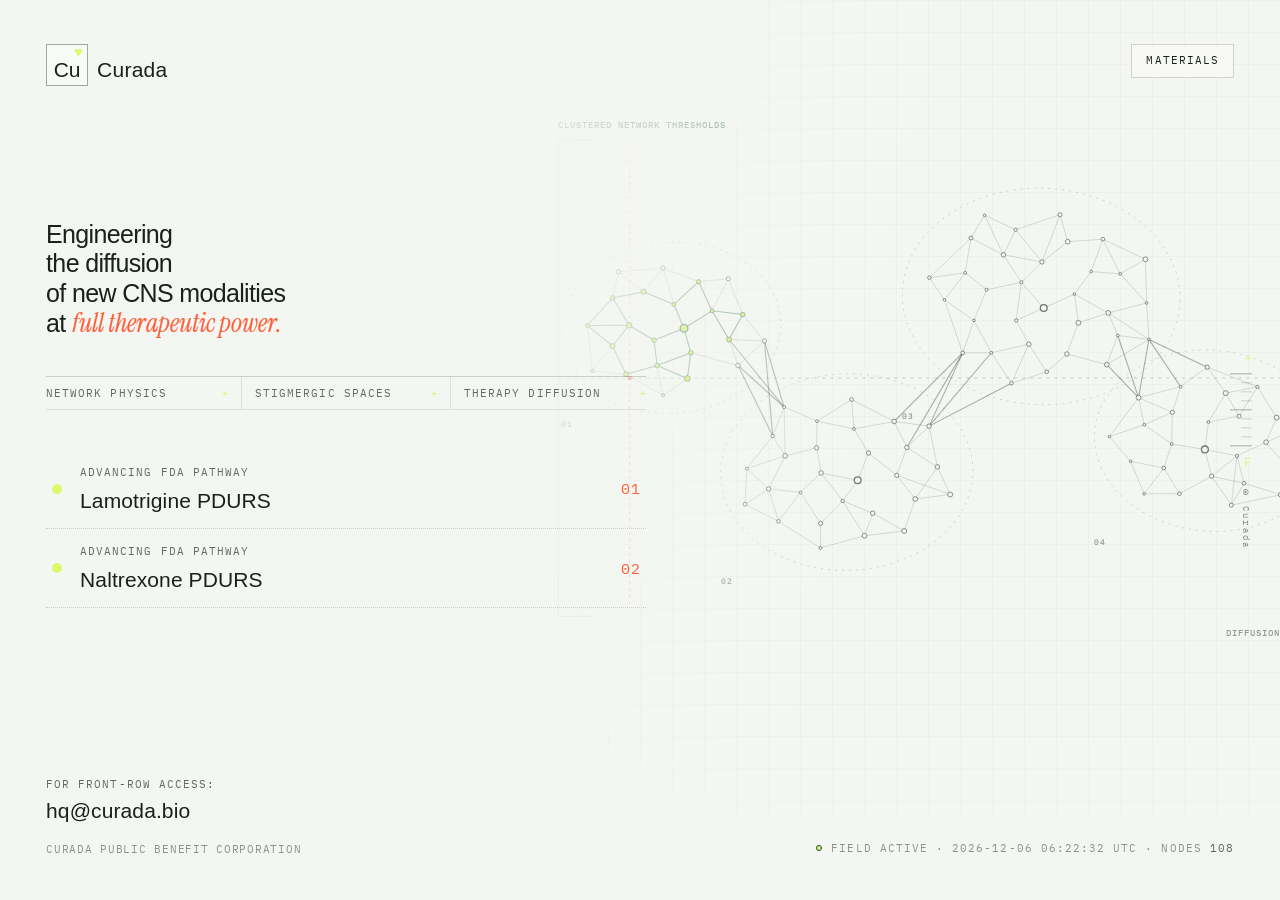
==== commit a2f848c5: "Fix Curada headline at 25px" ====
--- a/site/index.html
+++ b/site/index.html
@@ -31,7 +31,7 @@
   <link rel="preconnect" href="https://fonts.gstatic.com" crossorigin>
   <link href="https://fonts.googleapis.com/css2?family=IBM+Plex+Mono:wght@400;500&family=Instrument+Serif:ital@1&family=Inter:wght@400&display=swap" rel="stylesheet">
 
-  <link rel="stylesheet" href="styles.css?v=curada-gradient-right-20261029">
+  <link rel="stylesheet" href="styles.css?v=curada-fixed-25-20261029">
   <!-- Cloudflare Web Analytics -->
   <script type="module" src="https://static.cloudflareinsights.com/beacon.min.js" data-cf-beacon='{"token":"0bbee779de9a49f89891a6e403c47b46"}'></script>
   <!-- End Cloudflare Web Analytics -->
--- a/site/styles.css
+++ b/site/styles.css
@@ -248,7 +248,7 @@
   margin: 0;
   font-family: "Helvetica Neue", Helvetica, Arial, sans-serif;
   font-weight: 300;
-  font-size: clamp(25px, 2.65vw, 40px);
+  font-size: 25px;
   line-height: 1.17;
   letter-spacing: -0.026em;
   color: var(--ink);
